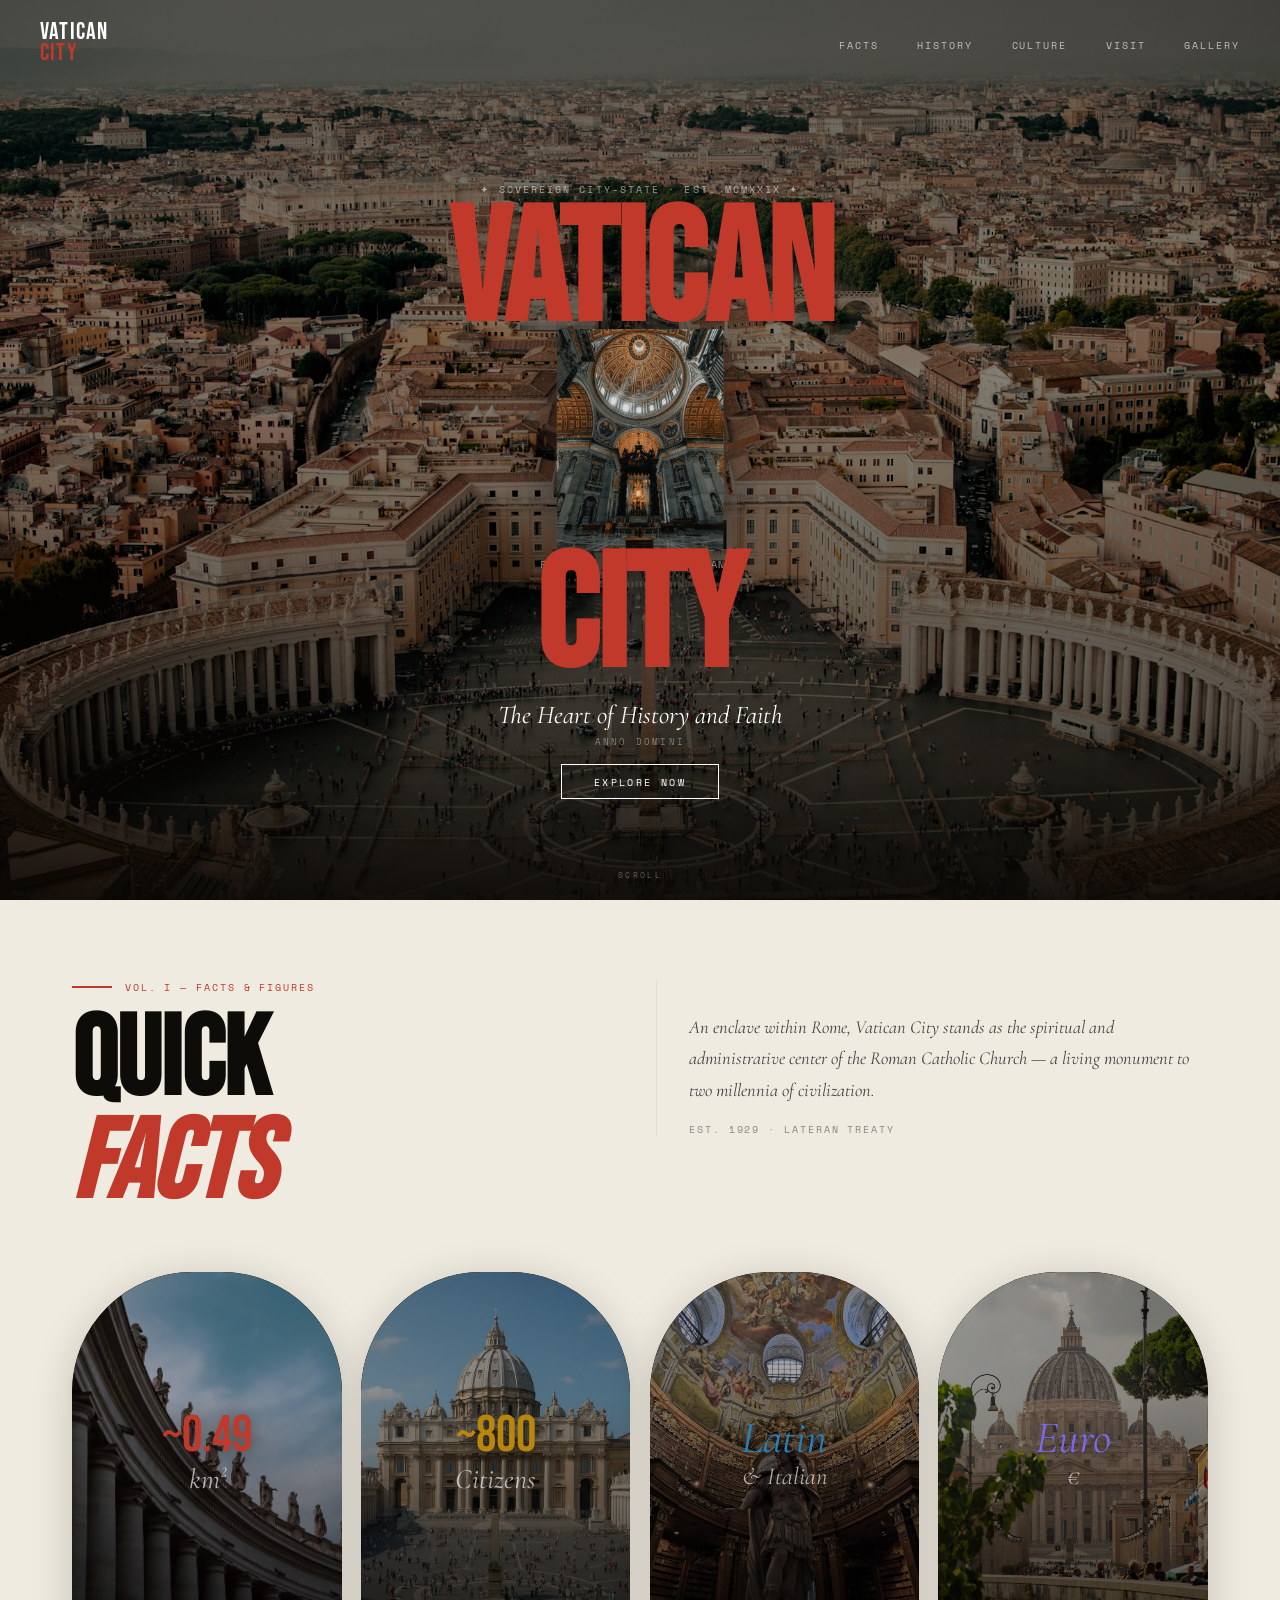
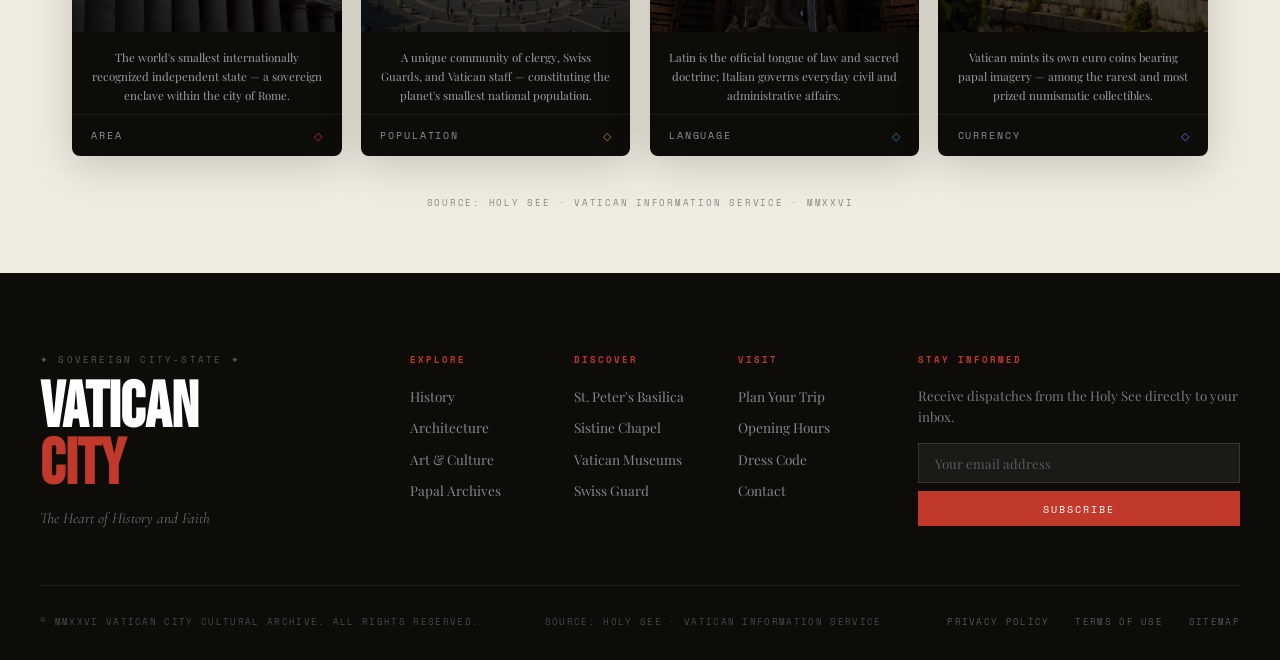
==== TUBES webdas/index.html @ 94af84a1 "Desain Awal WEBDAS" ====
<!DOCTYPE html>
<html lang="en">

<head>
  <meta charset="UTF-8" />
  <meta name="viewport" content="width=device-width, initial-scale=1.0" />
  <title>Vatican City — The Heart of History and Faith</title>
  <link rel="preconnect" href="https://fonts.googleapis.com" />
  <link rel="preconnect" href="https://fonts.gstatic.com" crossorigin />
  <link
    href="https://fonts.googleapis.com/css2?family=Bebas+Neue&family=Playfair+Display:ital,wght@0,400;0,700;1,400&family=Cormorant+Garamond:ital,wght@0,300;0,400;1,300;1,400&family=Space+Mono:wght@400;700&display=swap"
    rel="stylesheet" />
  <link rel="stylesheet" href="style.css" />
</head>

<body>

  <!-- ═══════════════════════════════════ NAVBAR ══════════════════════════════════ -->
  <nav class="navbar" id="navbar">
    <div class="navbar__inner">
      <a href="#" class="navbar__logo">
        <span class="navbar__logo-main">Vatican</span>
        <span class="navbar__logo-sub">City</span>
      </a>

      <ul class="navbar__links" id="navLinks">
        <li><a href="#facts">Facts</a></li>
        <li><a href="#history">History</a></li>
        <li><a href="#culture">Culture</a></li>
        <li><a href="#visit">Visit</a></li>
        <li><a href="#gallery">Gallery</a></li>
      </ul>

      <button class="navbar__hamburger" id="hamburger" aria-label="Toggle menu">
        <span></span>
        <span></span>
        <span></span>
      </button>
    </div>
  </nav>

  <!-- ═══════════════════════════════════ HERO ═══════════════════════════════════ -->
  <section class="hero">
    <div class="hero__bg">
      <!-- Aerial Vatican aerial photo via Unsplash -->
      <img src="assets/Hero_IMG.jpg" alt="Vatican City aerial view" class="hero__photo" />
      <div class="hero__overlay"></div>
    </div>

    <!-- centre inset image -->
    <div class="hero__inset">
      <img src="assets/Interior of Vatican dome.png" alt="St Peter's Basilica interior dome" />
      <span class="hero__inset-caption">Fig. 1 — Pantheon Vaticanum</span>
    </div>

    <div class="hero__content">
      <p class="hero__eyebrow">✦ Sovereign City-State · Est. MCMXXIX ✦</p>
      <h1 class="hero__title">
        <span class="hero__title-top">Vatican</span>
        <span class="hero__title-bottom">City</span>
      </h1>
      <p class="hero__subtitle">The Heart of History and Faith</p>
      <p class="hero__anno">Anno Domini</p>
      <a href="#facts" class="hero__cta">Explore Now</a>
    </div>

    <div class="hero__scroll-hint">SCROLL</div>
  </section>

  <!-- ═══════════════════════════════════ QUICK FACTS ═══════════════════════════ -->
  <section class="facts" id="facts">
    <div class="facts__inner">

      <div class="facts__header">
        <div class="facts__eyebrow-row">
          <span class="facts__line"></span>
          <span class="facts__eyebrow">Vol. I — Facts &amp; Figures</span>
        </div>
        <h2 class="facts__heading">
          Quick<br />
          <span class="facts__heading-red">Facts</span>
        </h2>
      </div>

      <div class="facts__blurb">
        <p class="facts__quote">
          An enclave within Rome, Vatican City stands as the spiritual and
          administrative center of the Roman Catholic Church — a living monument
          to two millennia of civilization.
        </p>
        <p class="facts__est">Est. 1929 · Lateran Treaty</p>
      </div>

    </div>

    <!-- Arch cards -->
    <div class="cards">

      <article class="card" style="--accent:#c0392b;">
        <div class="card__arch">
          <img src="assets/Placeholder_1.jpg" alt="Vatican interior" />
          <div class="card__img-overlay"></div>
          <div class="card__stat">~0.49<span class="card__unit">km²</span></div>
        </div>
        <div class="card__body">
          <p class="card__desc">
            The world's smallest internationally recognized independent state —
            a sovereign enclave within the city of Rome.
          </p>
        </div>
        <div class="card__foot">
          <span class="card__label">Area</span>
          <span class="card__diamond">◇</span>
        </div>
      </article>

      <article class="card" style="--accent:#b8860b;">
        <div class="card__arch">
          <img src="assets/Placeholder_2.jpg" alt="Vatican dome interior" />
          <div class="card__img-overlay"></div>
          <div class="card__stat">~800<span class="card__unit">Citizens</span></div>
        </div>
        <div class="card__body">
          <p class="card__desc">
            A unique community of clergy, Swiss Guards, and Vatican staff —
            constituting the planet's smallest national population.
          </p>
        </div>
        <div class="card__foot">
          <span class="card__label">Population</span>
          <span class="card__diamond">◇</span>
        </div>
      </article>

      <article class="card" style="--accent:#2980b9;">
        <div class="card__arch">
          <img src="assets/Placeholder_3.jpg" alt="Vatican sky" />
          <div class="card__img-overlay"></div>
          <div class="card__stat card__stat--script">Latin<span class="card__unit">&amp; Italian</span></div>
        </div>
        <div class="card__body">
          <p class="card__desc">
            Latin is the official tongue of law and sacred doctrine; Italian
            governs everyday civil and administrative affairs.
          </p>
        </div>
        <div class="card__foot">
          <span class="card__label">Language</span>
          <span class="card__diamond">◇</span>
        </div>
      </article>

      <article class="card" style="--accent:#7b68ee;">
        <div class="card__arch">
          <img src="assets/Placeholder_4.jpg" alt="Vatican art ceiling" />
          <div class="card__img-overlay"></div>
          <div class="card__stat card__stat--script card__stat--purple">Euro<span class="card__unit">€</span></div>
        </div>
        <div class="card__body">
          <p class="card__desc">
            Vatican mints its own euro coins bearing papal imagery — among the
            rarest and most prized numismatic collectibles.
          </p>
        </div>
        <div class="card__foot">
          <span class="card__label">Currency</span>
          <span class="card__diamond">◇</span>
        </div>
      </article>

    </div><!-- /cards -->

    <p class="facts__source">Source: Holy See · Vatican Information Service · MMXXVI</p>
  </section>

  <!-- ═══════════════════════════════════ FOOTER ═══════════════════════════════ -->
  <footer class="footer">

    <div class="footer__top">
      <div class="footer__brand">
        <p class="footer__brand-eyebrow">✦ Sovereign City-State ✦</p>
        <h3 class="footer__brand-name">Vatican<br /><span>City</span></h3>
        <p class="footer__brand-tagline">The Heart of History and Faith</p>
      </div>

      <nav class="footer__nav">
        <div class="footer__nav-col">
          <h4 class="footer__nav-title">Explore</h4>
          <ul>
            <li><a href="#">History</a></li>
            <li><a href="#">Architecture</a></li>
            <li><a href="#">Art &amp; Culture</a></li>
            <li><a href="#">Papal Archives</a></li>
          </ul>
        </div>
        <div class="footer__nav-col">
          <h4 class="footer__nav-title">Discover</h4>
          <ul>
            <li><a href="#">St. Peter's Basilica</a></li>
            <li><a href="#">Sistine Chapel</a></li>
            <li><a href="#">Vatican Museums</a></li>
            <li><a href="#">Swiss Guard</a></li>
          </ul>
        </div>
        <div class="footer__nav-col">
          <h4 class="footer__nav-title">Visit</h4>
          <ul>
            <li><a href="#">Plan Your Trip</a></li>
            <li><a href="#">Opening Hours</a></li>
            <li><a href="#">Dress Code</a></li>
            <li><a href="#">Contact</a></li>
          </ul>
        </div>
      </nav>

      <div class="footer__newsletter">
        <h4 class="footer__nav-title">Stay Informed</h4>
        <p>Receive dispatches from the Holy See directly to your inbox.</p>
        <div class="footer__form">
          <input type="email" placeholder="Your email address" />
          <button type="button">Subscribe</button>
        </div>
      </div>
    </div>

    <div class="footer__divider"></div>

    <div class="footer__bottom">
      <p class="footer__copy">© MMXXVI Vatican City Cultural Archive. All rights reserved.</p>
      <p class="footer__source">Source: Holy See · Vatican Information Service</p>
      <div class="footer__links">
        <a href="#">Privacy Policy</a>
        <a href="#">Terms of Use</a>
        <a href="#">Sitemap</a>
      </div>
    </div>

  </footer>

  <script src="script.js"></script>
</body>

</html>
---- TUBES webdas/style.css ----
/* ═══════════════════════════════════════════════════
   Vatican City — style.css
   ═══════════════════════════════════════════════════ */

/* ── Reset & Variables ─────────────────────────────── */
*, *::before, *::after { box-sizing: border-box; margin: 0; padding: 0; }

:root {
  --cream:   #f0ebe0;
  --cream-dk: #e5ddd0;
  --dark:    #0e0c09;
  --red:     #c0392b;
  --gold:    #b8860b;
  --white:   #ffffff;
  --gray:    #888880;
  --font-display: 'Bebas Neue', sans-serif;
  --font-serif:   'Playfair Display', serif;
  --font-script:  'Cormorant Garamond', serif;
  --font-mono:    'Space Mono', monospace;
}

html { scroll-behavior: smooth; }

body {
  background: var(--cream);
  color: var(--dark);
  font-family: var(--font-serif);
  overflow-x: hidden;
}

/* ═══════════════════════════════════ NAVBAR ══════════════════════════════════ */

.navbar {
  position: fixed;
  top: 0;
  left: 0;
  right: 0;
  z-index: 100;
  padding: 1.4rem 2rem;
  transition: background 0.4s ease, padding 0.4s ease, backdrop-filter 0.4s;
}

.navbar--scrolled {
  background: rgba(10, 8, 5, 0.85);
  backdrop-filter: blur(12px);
  -webkit-backdrop-filter: blur(12px);
  padding: 0.9rem 2rem;
  border-bottom: 1px solid rgba(255,255,255,0.06);
}

.navbar__inner {
  max-width: 1200px;
  margin: 0 auto;
  display: flex;
  align-items: center;
  justify-content: space-between;
}

/* Logo */
.navbar__logo {
  text-decoration: none;
  display: flex;
  flex-direction: column;
  line-height: 0.85;
}

.navbar__logo-main {
  font-family: var(--font-display);
  font-size: 1.5rem;
  letter-spacing: 0.05em;
  color: var(--white);
  text-transform: uppercase;
  transition: color 0.25s;
}

.navbar__logo-sub {
  font-family: var(--font-display);
  font-size: 1.5rem;
  letter-spacing: 0.05em;
  color: var(--red);
  text-transform: uppercase;
  transition: color 0.25s;
}

.navbar__logo:hover .navbar__logo-main { color: rgba(255,255,255,0.75); }

/* Links */
.navbar__links {
  list-style: none;
  display: flex;
  align-items: center;
  gap: 2.4rem;
}

.navbar__links a {
  font-family: var(--font-mono);
  font-size: 0.62rem;
  letter-spacing: 0.2em;
  text-transform: uppercase;
  color: rgba(255,255,255,0.65);
  text-decoration: none;
  position: relative;
  transition: color 0.25s;
}

.navbar__links a::after {
  content: '';
  position: absolute;
  bottom: -3px;
  left: 0;
  width: 0;
  height: 1px;
  background: var(--red);
  transition: width 0.3s ease;
}

.navbar__links a:hover { color: var(--white); }
.navbar__links a:hover::after { width: 100%; }

/* Hamburger */
.navbar__hamburger {
  display: none;
  flex-direction: column;
  gap: 5px;
  background: none;
  border: none;
  cursor: pointer;
  padding: 4px;
}

.navbar__hamburger span {
  display: block;
  width: 24px;
  height: 2px;
  background: var(--white);
  transition: transform 0.3s ease, opacity 0.3s ease;
}

.navbar__hamburger--open span:nth-child(1) {
  transform: translateY(7px) rotate(45deg);
}
.navbar__hamburger--open span:nth-child(2) {
  opacity: 0;
}
.navbar__hamburger--open span:nth-child(3) {
  transform: translateY(-7px) rotate(-45deg);
}

/* ── Mobile navbar ──────────────────────────── */
@media (max-width: 700px) {
  .navbar__hamburger {
    display: flex;
  }

  .navbar__links {
    display: none;
    position: fixed;
    top: 0;
    left: 0;
    right: 0;
    bottom: 0;
    background: rgba(10, 8, 5, 0.97);
    flex-direction: column;
    justify-content: center;
    align-items: center;
    gap: 2.5rem;
  }

  .navbar__links--open {
    display: flex;
  }

  .navbar__links a {
    font-size: 1rem;
    letter-spacing: 0.25em;
  }

  .navbar__hamburger {
    z-index: 101;
  }
}

/* ═══════════════════════════════════ HERO ═══════════════════════════════════ */


.hero {
  position: relative;
  height: 100svh;
  min-height: 700px;
  display: flex;
  flex-direction: column;
  align-items: center;
  justify-content: center;
  overflow: hidden;
  padding-top: 80px; /* offset for fixed navbar */
}

.hero__bg {
  position: absolute;
  inset: 0;
  z-index: 0;
}

.hero__photo {
  width: 100%;
  height: 100%;
  object-fit: cover;
  object-position: center top;
  filter: sepia(20%) brightness(0.55) contrast(1.1);
}

.hero__overlay {
  position: absolute;
  inset: 0;
  background: linear-gradient(
    to bottom,
    rgba(10,8,5,0.35) 0%,
    rgba(10,8,5,0.1) 40%,
    rgba(10,8,5,0.4) 80%,
    rgba(10,8,5,0.9) 100%
  );
}

/* Centre inset image */
.hero__inset {
  position: absolute;
  top: 50%;
  left: 50%;
  transform: translate(-50%, -50%);
  z-index: 2;
  display: flex;
  flex-direction: column;
  align-items: center;
  gap: 6px;
}

.hero__inset img {
  width: clamp(100px, 13vw, 200px);
  aspect-ratio: 3/4;
  object-fit: cover;
  border-radius: 4px;
  box-shadow: 0 0 60px rgba(0,0,0,0.6);
}

.hero__inset-caption {
  font-family: var(--font-mono);
  font-size: 0.6rem;
  letter-spacing: 0.15em;
  color: rgba(255,255,255,0.5);
  text-transform: uppercase;
}

/* Content */
.hero__content {
  position: relative;
  z-index: 3;
  display: flex;
  flex-direction: column;
  align-items: center;
  text-align: center;
  width: 100%;
  padding: 0 1rem;
}

.hero__eyebrow {
  font-family: var(--font-mono);
  font-size: clamp(0.45rem, 1vw, 0.65rem);
  letter-spacing: 0.2em;
  color: rgba(255,255,255,0.55);
  text-transform: uppercase;
  margin-bottom: 0.4rem;
}

.hero__title {
  display: flex;
  flex-direction: column;
  align-items: center;
  line-height: 0.88;
  color: var(--red);
  font-family: var(--font-display);
  text-transform: uppercase;
  pointer-events: none;
}

.hero__title-top {
  font-size: clamp(3.5rem, 13vw, 10rem);
  letter-spacing: -0.01em;
  position: relative;
  z-index: 5;
  animation: fadeDown 0.9s ease both;
}

.hero__title-bottom {
  font-size: clamp(3.5rem, 13vw, 10rem);
  letter-spacing: -0.01em;
  position: relative;
  z-index: 1;
  /* gap to leave room for inset image in between */
  margin-top: clamp(6rem, 16vw, 13rem);
  animation: fadeUp 0.9s 0.15s ease both;
}

.hero__subtitle {
  font-family: var(--font-script);
  font-style: italic;
  font-size: clamp(0.95rem, 2.2vw, 1.6rem);
  color: var(--white);
  margin-top: 0.6rem;
  animation: fadeIn 1s 0.4s ease both;
}

.hero__anno {
  font-family: var(--font-mono);
  font-size: 0.55rem;
  letter-spacing: 0.25em;
  color: rgba(255,255,255,0.4);
  text-transform: uppercase;
  margin-top: 0.3rem;
  animation: fadeIn 1s 0.55s ease both;
}

.hero__cta {
  display: inline-block;
  margin-top: 1rem;
  padding: 0.6rem 2rem;
  border: 1.5px solid var(--white);
  color: var(--white);
  font-family: var(--font-mono);
  font-size: 0.6rem;
  letter-spacing: 0.25em;
  text-transform: uppercase;
  text-decoration: none;
  transition: background 0.3s, color 0.3s;
  animation: fadeIn 1s 0.7s ease both;
}

.hero__cta:hover {
  background: var(--white);
  color: var(--dark);
}

.hero__scroll-hint {
  position: absolute;
  bottom: 1.2rem;
  left: 50%;
  transform: translateX(-50%);
  z-index: 4;
  font-family: var(--font-mono);
  font-size: 0.5rem;
  letter-spacing: 0.3em;
  color: rgba(255,255,255,0.35);
  text-transform: uppercase;
  animation: pulse 2s infinite;
}

/* ═══════════════════════════════════ QUICK FACTS ══════════════════════════════ */

.facts {
  background: var(--cream);
  padding: 5rem 0 3rem;
}

.facts__inner {
  max-width: 1200px;
  margin: 0 auto;
  padding: 0 2rem;
  display: grid;
  grid-template-columns: 1fr 1fr;
  gap: 2rem;
  align-items: start;
  margin-bottom: 3.5rem;
}

.facts__eyebrow-row {
  display: flex;
  align-items: center;
  gap: 0.8rem;
  margin-bottom: 1rem;
}

.facts__line {
  display: block;
  width: 2.5rem;
  height: 2px;
  background: var(--red);
}

.facts__eyebrow {
  font-family: var(--font-mono);
  font-size: 0.6rem;
  letter-spacing: 0.2em;
  text-transform: uppercase;
  color: var(--red);
}

.facts__heading {
  font-family: var(--font-display);
  font-size: clamp(4rem, 9vw, 7rem);
  line-height: 0.92;
  text-transform: uppercase;
  color: var(--dark);
  letter-spacing: -0.01em;
}

.facts__heading-red {
  color: var(--red);
  font-family: var(--font-display);
  font-style: italic;
}

.facts__blurb {
  padding-top: 2rem;
  border-left: 1px solid var(--cream-dk);
  padding-left: 2rem;
}

.facts__quote {
  font-family: var(--font-script);
  font-style: italic;
  font-size: clamp(0.95rem, 1.6vw, 1.15rem);
  line-height: 1.7;
  color: #444;
  margin-bottom: 1rem;
}

.facts__est {
  font-family: var(--font-mono);
  font-size: 0.6rem;
  letter-spacing: 0.2em;
  text-transform: uppercase;
  color: var(--gray);
}

/* ── Arch Cards ──────────────────────────────────────── */

.cards {
  display: grid;
  grid-template-columns: repeat(4, 1fr);
  gap: 1.2rem;
  max-width: 1200px;
  margin: 0 auto;
  padding: 0 2rem;
}

.card {
  display: flex;
  flex-direction: column;
  background: var(--dark);
  border-radius: 120px 120px 8px 8px;
  overflow: hidden;
  cursor: pointer;
  transition: transform 0.35s ease, box-shadow 0.35s ease;
  box-shadow: 0 8px 40px rgba(0,0,0,0.18);
}

.card:hover {
  transform: translateY(-6px);
  box-shadow: 0 20px 60px rgba(0,0,0,0.28);
}

.card__arch {
  position: relative;
  aspect-ratio: 3/4;
  overflow: hidden;
  border-radius: 120px 120px 0 0;
}

.card__arch img {
  width: 100%;
  height: 100%;
  object-fit: cover;
  filter: brightness(0.65) saturate(0.9);
  transition: filter 0.4s, transform 0.4s;
}

.card:hover .card__arch img {
  filter: brightness(0.75) saturate(1.1);
  transform: scale(1.04);
}

.card__img-overlay {
  position: absolute;
  inset: 0;
  background: linear-gradient(
    to bottom,
    transparent 35%,
    rgba(0,0,0,0.6) 100%
  );
}

.card__stat {
  position: absolute;
  top: 50%;
  left: 50%;
  transform: translate(-50%, -50%);
  font-family: var(--font-display);
  font-size: clamp(2.2rem, 4vw, 3.2rem);
  color: var(--accent, #c0392b);
  text-align: center;
  line-height: 1.1;
  text-shadow: 0 2px 20px rgba(0,0,0,0.5);
  pointer-events: none;
}

.card__stat--script {
  font-family: var(--font-script);
  font-style: italic;
  font-size: clamp(2rem, 3.5vw, 3rem);
}

.card__stat--purple { color: #7b68ee; }

.card__unit {
  display: block;
  font-family: var(--font-script);
  font-style: italic;
  font-size: 0.55em;
  color: rgba(255,255,255,0.65);
}

.card__body {
  padding: 1rem 1.2rem 0.6rem;
  flex: 1;
}

.card__desc {
  font-family: var(--font-serif);
  font-size: 0.72rem;
  line-height: 1.65;
  color: rgba(255,255,255,0.6);
  text-align: center;
}

.card__foot {
  display: flex;
  align-items: center;
  justify-content: space-between;
  padding: 0.8rem 1.2rem;
  border-top: 1px solid rgba(255,255,255,0.06);
}

.card__label {
  font-family: var(--font-mono);
  font-size: 0.6rem;
  letter-spacing: 0.2em;
  text-transform: uppercase;
  color: rgba(255,255,255,0.55);
}

.card__diamond {
  color: var(--accent, #c0392b);
  font-size: 0.7rem;
}

/* source line */
.facts__source {
  text-align: center;
  margin-top: 2.5rem;
  font-family: var(--font-mono);
  font-size: 0.55rem;
  letter-spacing: 0.2em;
  text-transform: uppercase;
  color: var(--gray);
  opacity: 0.6;
  padding-bottom: 1rem;
}

/* ═══════════════════════════════════ FOOTER ═══════════════════════════════════ */

.footer {
  background: var(--dark);
  color: rgba(255,255,255,0.7);
  padding: 5rem 2rem 2rem;
  font-family: var(--font-serif);
}

.footer__top {
  max-width: 1200px;
  margin: 0 auto;
  display: grid;
  grid-template-columns: 1.4fr 2fr 1.4fr;
  gap: 3rem;
  align-items: start;
  padding-bottom: 3.5rem;
}

/* Brand column */
.footer__brand-eyebrow {
  font-family: var(--font-mono);
  font-size: 0.55rem;
  letter-spacing: 0.25em;
  color: rgba(255,255,255,0.3);
  margin-bottom: 0.8rem;
  text-transform: uppercase;
}

.footer__brand-name {
  font-family: var(--font-display);
  font-size: clamp(2.8rem, 5vw, 4.5rem);
  line-height: 0.9;
  color: var(--white);
  text-transform: uppercase;
  margin-bottom: 0.8rem;
}

.footer__brand-name span {
  color: var(--red);
}

.footer__brand-tagline {
  font-family: var(--font-script);
  font-style: italic;
  font-size: 0.95rem;
  color: rgba(255,255,255,0.4);
  line-height: 1.5;
}

/* Nav columns */
.footer__nav {
  display: grid;
  grid-template-columns: repeat(3, 1fr);
  gap: 2rem;
}

.footer__nav-title {
  font-family: var(--font-mono);
  font-size: 0.58rem;
  letter-spacing: 0.22em;
  text-transform: uppercase;
  color: var(--red);
  margin-bottom: 1.2rem;
}

.footer__nav ul {
  list-style: none;
  display: flex;
  flex-direction: column;
  gap: 0.65rem;
}

.footer__nav a {
  color: rgba(255,255,255,0.5);
  text-decoration: none;
  font-size: 0.85rem;
  font-family: var(--font-serif);
  transition: color 0.25s;
}

.footer__nav a:hover { color: var(--white); }

/* Newsletter */
.footer__newsletter p {
  font-size: 0.83rem;
  line-height: 1.6;
  color: rgba(255,255,255,0.45);
  margin-bottom: 1rem;
}

.footer__form {
  display: flex;
  flex-direction: column;
  gap: 0.5rem;
}

.footer__form input {
  background: rgba(255,255,255,0.06);
  border: 1px solid rgba(255,255,255,0.12);
  color: var(--white);
  padding: 0.65rem 1rem;
  font-family: var(--font-serif);
  font-size: 0.82rem;
  outline: none;
  transition: border-color 0.25s;
}

.footer__form input::placeholder { color: rgba(255,255,255,0.28); }
.footer__form input:focus { border-color: rgba(255,255,255,0.4); }

.footer__form button {
  background: var(--red);
  border: none;
  color: var(--white);
  padding: 0.65rem 1rem;
  font-family: var(--font-mono);
  font-size: 0.6rem;
  letter-spacing: 0.2em;
  text-transform: uppercase;
  cursor: pointer;
  transition: background 0.25s;
}

.footer__form button:hover { background: #a93226; }

/* Divider */
.footer__divider {
  max-width: 1200px;
  margin: 0 auto 1.8rem;
  height: 1px;
  background: rgba(255,255,255,0.08);
}

/* Bottom bar */
.footer__bottom {
  max-width: 1200px;
  margin: 0 auto;
  display: flex;
  align-items: center;
  justify-content: space-between;
  flex-wrap: wrap;
  gap: 0.8rem;
}

.footer__copy,
.footer__source {
  font-family: var(--font-mono);
  font-size: 0.55rem;
  letter-spacing: 0.15em;
  text-transform: uppercase;
  color: rgba(255,255,255,0.25);
}

.footer__links {
  display: flex;
  gap: 1.6rem;
}

.footer__links a {
  font-family: var(--font-mono);
  font-size: 0.55rem;
  letter-spacing: 0.15em;
  text-transform: uppercase;
  color: rgba(255,255,255,0.3);
  text-decoration: none;
  transition: color 0.25s;
}

.footer__links a:hover { color: rgba(255,255,255,0.7); }

/* ═══════════════════════════════════ ANIMATIONS ════════════════════════════ */

@keyframes fadeDown {
  from { opacity: 0; transform: translateY(-20px); }
  to   { opacity: 1; transform: translateY(0); }
}

@keyframes fadeUp {
  from { opacity: 0; transform: translateY(20px); }
  to   { opacity: 1; transform: translateY(0); }
}

@keyframes fadeIn {
  from { opacity: 0; }
  to   { opacity: 1; }
}

@keyframes pulse {
  0%, 100% { opacity: 0.35; }
  50%       { opacity: 0.7; }
}

/* ═══════════════════════════════════ RESPONSIVE ════════════════════════════ */

/* Mobile first — base styles above are already mobile friendly.
   The grid changes kick in at wider viewports. */

@media (max-width: 900px) {
  .cards {
    grid-template-columns: repeat(2, 1fr);
  }

  .facts__inner {
    grid-template-columns: 1fr;
  }

  .facts__blurb {
    border-left: none;
    border-top: 1px solid var(--cream-dk);
    padding-left: 0;
    padding-top: 1.5rem;
  }

  .footer__top {
    grid-template-columns: 1fr 1fr;
    gap: 2rem;
  }

  .footer__brand {
    grid-column: 1 / -1;
  }

  .footer__newsletter {
    grid-column: 1 / -1;
  }
}

@media (max-width: 600px) {
  .cards {
    grid-template-columns: 1fr;
    padding: 0 1.2rem;
  }

  .hero__inset img {
    width: 38vw;
  }

  .footer__top {
    grid-template-columns: 1fr;
  }

  .footer__nav {
    grid-template-columns: 1fr 1fr;
  }

  .footer__bottom {
    flex-direction: column;
    text-align: center;
    align-items: center;
  }
}
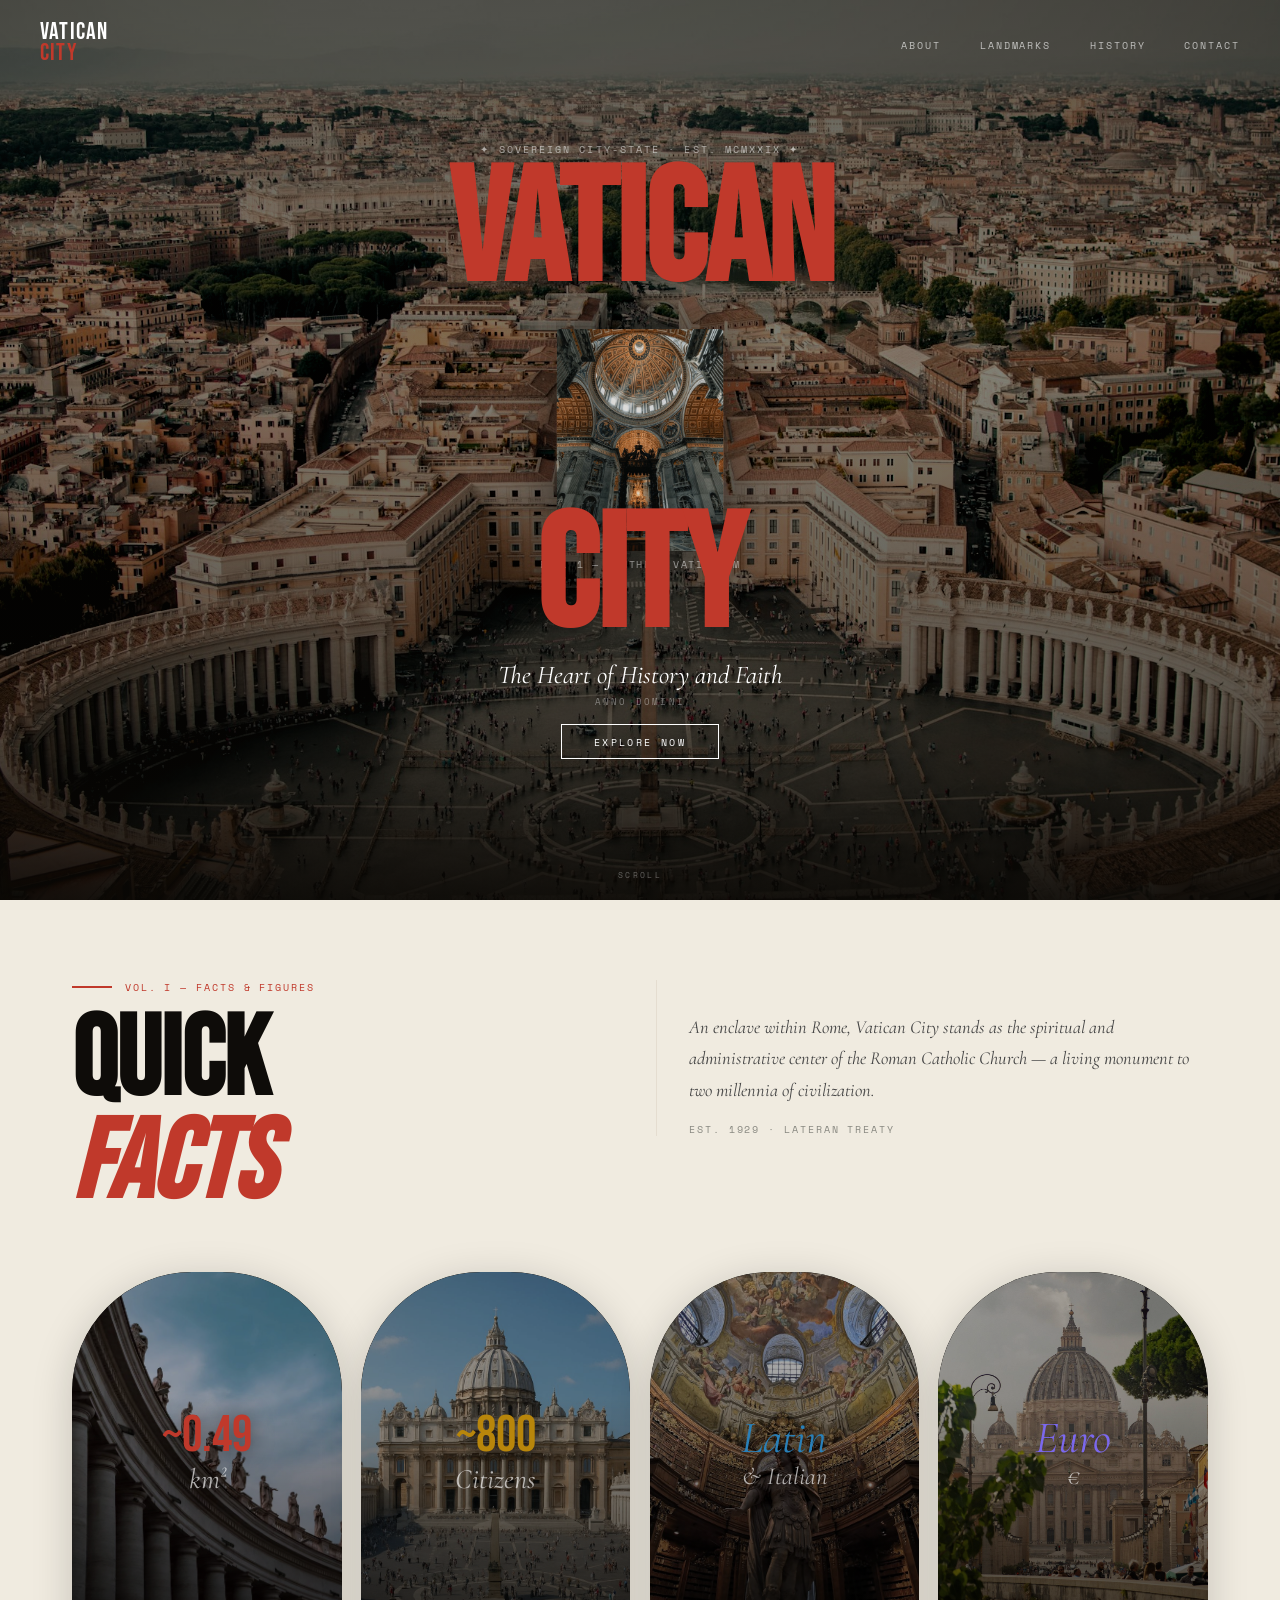
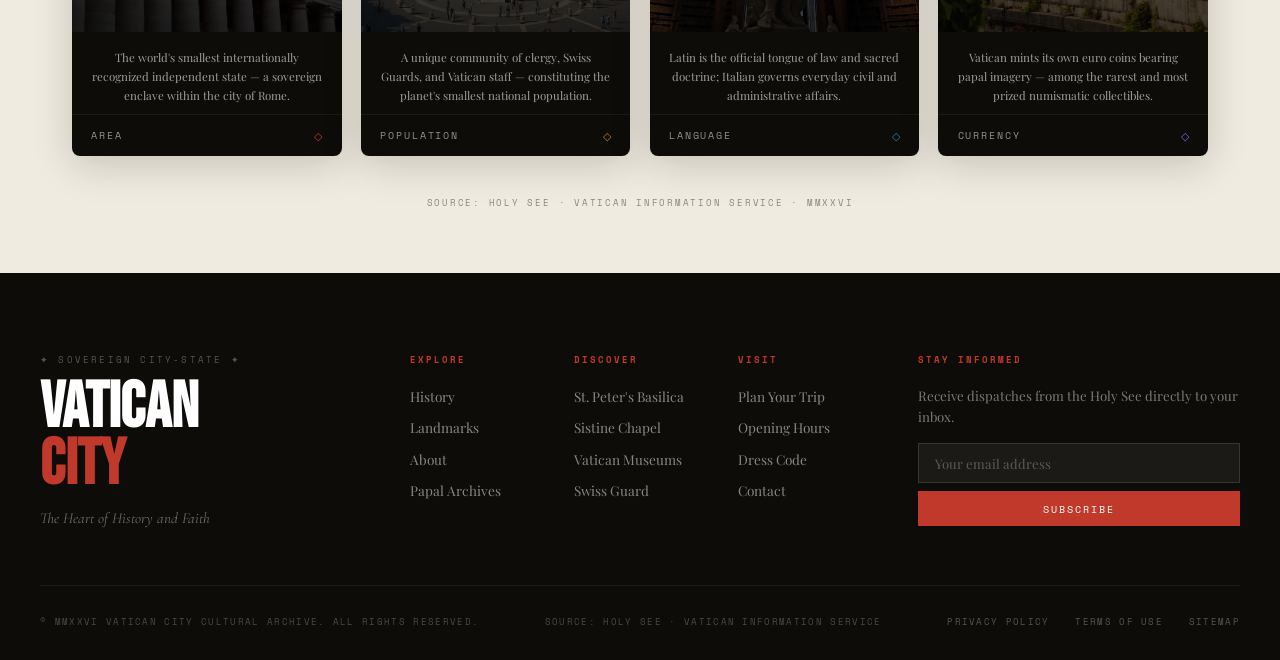
==== commit 91aad861: "update navbar + bug fixing" ====
--- a/TUBES webdas/index.html
+++ b/TUBES webdas/index.html
@@ -24,11 +24,10 @@
       </a>
 
       <ul class="navbar__links" id="navLinks">
-        <li><a href="#facts">Facts</a></li>
-        <li><a href="#history">History</a></li>
-        <li><a href="#culture">Culture</a></li>
-        <li><a href="#visit">Visit</a></li>
-        <li><a href="#gallery">Gallery</a></li>
+        <li><a href="about.html">About</a></li>
+        <li><a href="landmarks.html">Landmarks</a></li>
+        <li><a href="history.html">History</a></li>
+        <li><a href="contact.html">Contact</a></li>
       </ul>
 
       <button class="navbar__hamburger" id="hamburger" aria-label="Toggle menu">
@@ -187,9 +186,9 @@
         <div class="footer__nav-col">
           <h4 class="footer__nav-title">Explore</h4>
           <ul>
-            <li><a href="#">History</a></li>
-            <li><a href="#">Architecture</a></li>
-            <li><a href="#">Art &amp; Culture</a></li>
+            <li><a href="history.html">History</a></li>
+            <li><a href="landmarks.html">Landmarks</a></li>
+            <li><a href="about.html">About</a></li>
             <li><a href="#">Papal Archives</a></li>
           </ul>
         </div>
@@ -208,7 +207,7 @@
             <li><a href="#">Plan Your Trip</a></li>
             <li><a href="#">Opening Hours</a></li>
             <li><a href="#">Dress Code</a></li>
-            <li><a href="#">Contact</a></li>
+            <li><a href="contact.html">Contact</a></li>
           </ul>
         </div>
       </nav>
--- a/TUBES webdas/style.css
+++ b/TUBES webdas/style.css
@@ -146,37 +146,96 @@
   transform: translateY(-7px) rotate(-45deg);
 }
 
+/* ── Mobile overlay nav (body-level, bypasses backdrop-filter stacking context) */
+#mobileNav {
+  display: none;
+  position: fixed;
+  inset: 0;
+  z-index: 9999;
+  background: rgba(10, 8, 5, 0.97);
+  flex-direction: column;
+  justify-content: center;
+  align-items: center;
+  gap: 2.5rem;
+  margin: 0;
+  padding: 0;
+}
+
+#mobileNav.mobile-nav--open {
+  display: flex;
+}
+
+#mobileNav ul {
+  list-style: none;
+  display: flex;
+  flex-direction: column;
+  align-items: center;
+  gap: 2.5rem;
+  padding: 0;
+  margin: 0;
+}
+
+#mobileNav li { list-style: none; }
+
+#mobileNav a {
+  font-family: var(--font-mono);
+  font-size: 1rem;
+  letter-spacing: 0.25em;
+  text-transform: uppercase;
+  color: rgba(255,255,255,0.75);
+  text-decoration: none;
+  transition: color 0.25s;
+}
+
+#mobileNav a:hover { color: var(--white); }
+
+/* Close button inside the overlay — lives in same stacking context as overlay */
+.mobile-nav__close {
+  position: absolute;
+  top: 1.4rem;
+  right: 1.6rem;
+  width: 40px;
+  height: 40px;
+  background: none;
+  border: none;
+  cursor: pointer;
+  display: flex;
+  flex-direction: column;
+  justify-content: center;
+  align-items: center;
+  gap: 0;
+  padding: 4px;
+}
+
+.mobile-nav__close span {
+  display: block;
+  width: 24px;
+  height: 2px;
+  background: var(--white);
+  position: absolute;
+}
+
+.mobile-nav__close span:nth-child(1) {
+  transform: rotate(45deg);
+}
+
+.mobile-nav__close span:nth-child(2) {
+  transform: rotate(-45deg);
+}
+
+.mobile-nav__close:hover span {
+  background: var(--red);
+}
+
 /* ── Mobile navbar ──────────────────────────── */
 @media (max-width: 700px) {
   .navbar__hamburger {
     display: flex;
   }
 
+  /* Hide the original <ul> on mobile — overlay handles it */
   .navbar__links {
-    display: none;
-    position: fixed;
-    top: 0;
-    left: 0;
-    right: 0;
-    bottom: 0;
-    background: rgba(10, 8, 5, 0.97);
-    flex-direction: column;
-    justify-content: center;
-    align-items: center;
-    gap: 2.5rem;
-  }
-
-  .navbar__links--open {
-    display: flex;
-  }
-
-  .navbar__links a {
-    font-size: 1rem;
-    letter-spacing: 0.25em;
-  }
-
-  .navbar__hamburger {
-    z-index: 101;
+    display: none !important;
   }
 }
 
@@ -193,6 +252,7 @@
   justify-content: center;
   overflow: hidden;
   padding-top: 80px; /* offset for fixed navbar */
+  padding-bottom: 5rem; /* breathing room so CTA doesn't crowd Quick Facts */
 }
 
 .hero__bg {
@@ -799,8 +859,19 @@
     padding: 0 1.2rem;
   }
 
+  .hero {
+    min-height: 100svh;
+    padding-top: 70px;
+    padding-bottom: 3.5rem;
+    justify-content: flex-end;
+  }
+
   .hero__inset img {
     width: 38vw;
+  }
+
+  .hero__title-bottom {
+    margin-top: clamp(4.5rem, 12vw, 9rem);
   }
 
   .footer__top {
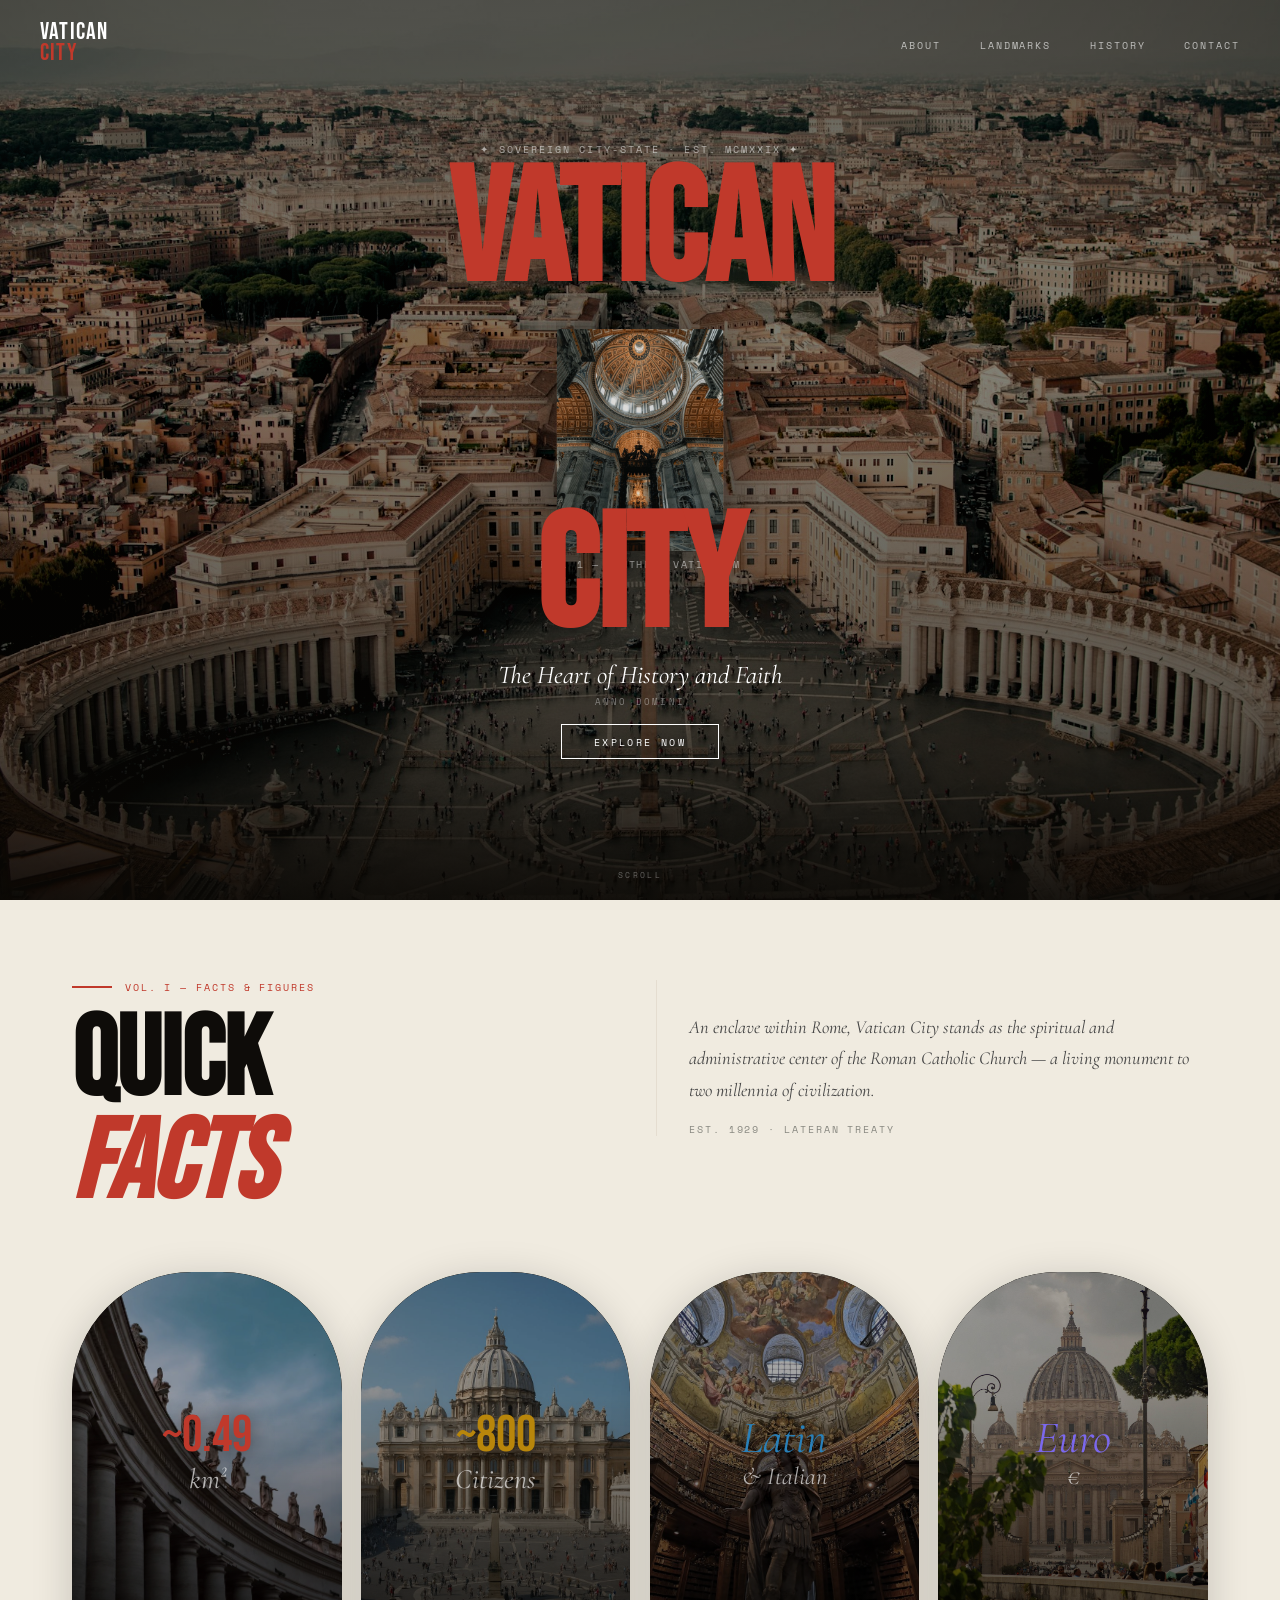
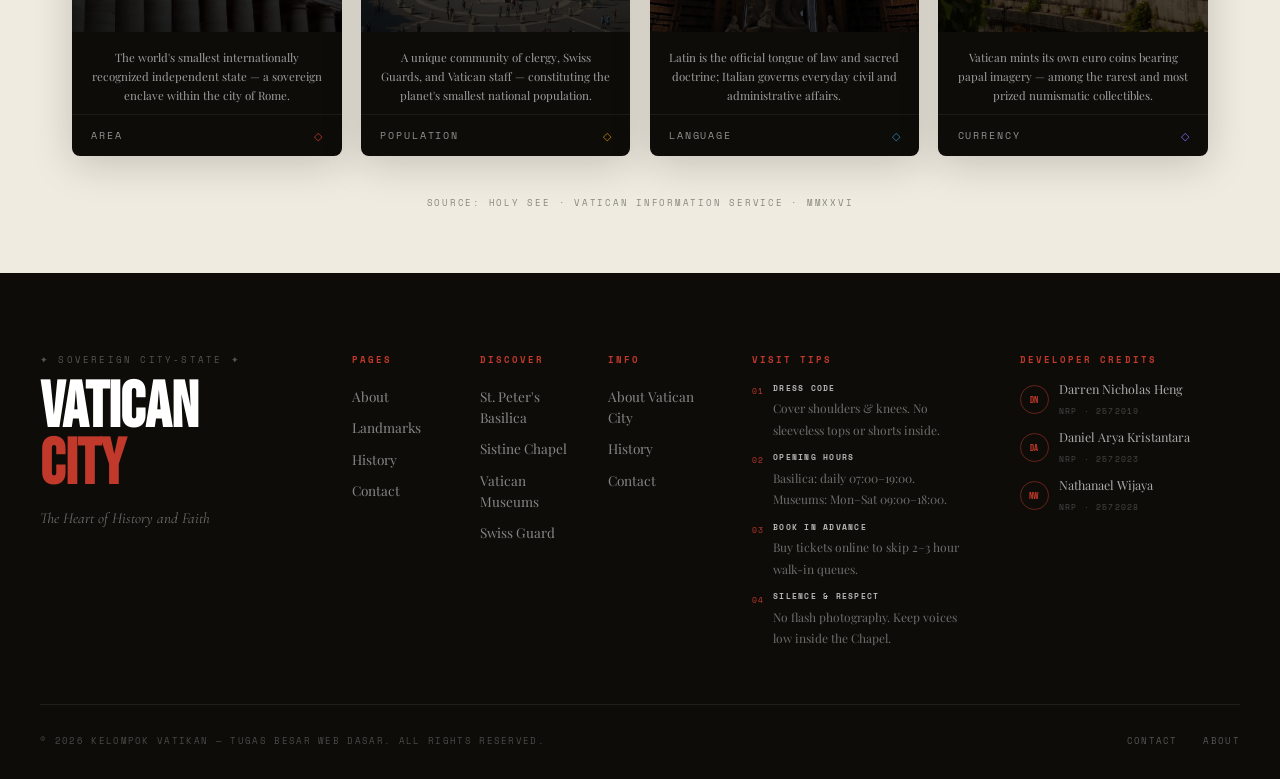
==== commit d5fd6712: "footer updated" ====
--- a/TUBES webdas/index.html
+++ b/TUBES webdas/index.html
@@ -173,67 +173,122 @@
   </section>
 
   <!-- ═══════════════════════════════════ FOOTER ═══════════════════════════════ -->
+
+  <!-- ═══════════════════════════════════ FOOTER ═══════════════════════════════ -->
   <footer class="footer">
-
     <div class="footer__top">
+
+      <!-- Brand -->
       <div class="footer__brand">
         <p class="footer__brand-eyebrow">✦ Sovereign City-State ✦</p>
         <h3 class="footer__brand-name">Vatican<br /><span>City</span></h3>
         <p class="footer__brand-tagline">The Heart of History and Faith</p>
       </div>
 
+      <!-- Nav -->
       <nav class="footer__nav">
         <div class="footer__nav-col">
-          <h4 class="footer__nav-title">Explore</h4>
+          <h4 class="footer__nav-title">Pages</h4>
           <ul>
+            <li><a href="about.html">About</a></li>
+            <li><a href="landmarks.html">Landmarks</a></li>
             <li><a href="history.html">History</a></li>
-            <li><a href="landmarks.html">Landmarks</a></li>
-            <li><a href="about.html">About</a></li>
-            <li><a href="#">Papal Archives</a></li>
+            <li><a href="contact.html">Contact</a></li>
           </ul>
         </div>
         <div class="footer__nav-col">
           <h4 class="footer__nav-title">Discover</h4>
           <ul>
-            <li><a href="#">St. Peter's Basilica</a></li>
-            <li><a href="#">Sistine Chapel</a></li>
-            <li><a href="#">Vatican Museums</a></li>
-            <li><a href="#">Swiss Guard</a></li>
+            <li><a href="landmarks.html">St. Peter's Basilica</a></li>
+            <li><a href="landmarks.html">Sistine Chapel</a></li>
+            <li><a href="landmarks.html">Vatican Museums</a></li>
+            <li><a href="landmarks.html">Swiss Guard</a></li>
           </ul>
         </div>
         <div class="footer__nav-col">
-          <h4 class="footer__nav-title">Visit</h4>
+          <h4 class="footer__nav-title">Info</h4>
           <ul>
-            <li><a href="#">Plan Your Trip</a></li>
-            <li><a href="#">Opening Hours</a></li>
-            <li><a href="#">Dress Code</a></li>
+            <li><a href="about.html">About Vatican City</a></li>
+            <li><a href="history.html">History</a></li>
             <li><a href="contact.html">Contact</a></li>
           </ul>
         </div>
       </nav>
 
-      <div class="footer__newsletter">
-        <h4 class="footer__nav-title">Stay Informed</h4>
-        <p>Receive dispatches from the Holy See directly to your inbox.</p>
-        <div class="footer__form">
-          <input type="email" placeholder="Your email address" />
-          <button type="button">Subscribe</button>
-        </div>
-      </div>
+      <!-- Visitor Tips -->
+      <div>
+        <h4 class="footer__tips-title">Visit Tips</h4>
+        <ul class="footer__tips-list">
+          <li class="footer__tip">
+            <span class="footer__tip-num">01</span>
+            <div class="footer__tip-body">
+              <strong>Dress Code</strong>
+              <span>Cover shoulders &amp; knees. No sleeveless tops or shorts inside.</span>
+            </div>
+          </li>
+          <li class="footer__tip">
+            <span class="footer__tip-num">02</span>
+            <div class="footer__tip-body">
+              <strong>Opening Hours</strong>
+              <span>Basilica: daily 07:00–19:00. Museums: Mon–Sat 09:00–18:00.</span>
+            </div>
+          </li>
+          <li class="footer__tip">
+            <span class="footer__tip-num">03</span>
+            <div class="footer__tip-body">
+              <strong>Book in Advance</strong>
+              <span>Buy tickets online to skip 2–3 hour walk-in queues.</span>
+            </div>
+          </li>
+          <li class="footer__tip">
+            <span class="footer__tip-num">04</span>
+            <div class="footer__tip-body">
+              <strong>Silence &amp; Respect</strong>
+              <span>No flash photography. Keep voices low inside the Chapel.</span>
+            </div>
+          </li>
+        </ul>
+      </div>
+
+      <!-- Credits -->
+      <div>
+        <h4 class="footer__credits-title">Developer Credits</h4>
+        <div class="footer__team">
+          <div class="footer__member">
+            <div class="footer__member-avatar">DN</div>
+            <div>
+              <span class="footer__member-name">Darren Nicholas Heng</span>
+              <span class="footer__member-id">NRP · 2572019</span>
+            </div>
+          </div>
+          <div class="footer__member">
+            <div class="footer__member-avatar">DA</div>
+            <div>
+              <span class="footer__member-name">Daniel Arya Kristantara</span>
+              <span class="footer__member-id">NRP · 2572023</span>
+            </div>
+          </div>
+          <div class="footer__member">
+            <div class="footer__member-avatar">NW</div>
+            <div>
+              <span class="footer__member-name">Nathanael Wijaya</span>
+              <span class="footer__member-id">NRP · 2572028</span>
+            </div>
+          </div>
+        </div>
+      </div>
+
     </div>
 
     <div class="footer__divider"></div>
 
     <div class="footer__bottom">
-      <p class="footer__copy">© MMXXVI Vatican City Cultural Archive. All rights reserved.</p>
-      <p class="footer__source">Source: Holy See · Vatican Information Service</p>
+      <p class="footer__copy">© 2026 Kelompok Vatikan — Tugas Besar Web Dasar. All rights reserved.</p>
       <div class="footer__links">
-        <a href="#">Privacy Policy</a>
-        <a href="#">Terms of Use</a>
-        <a href="#">Sitemap</a>
-      </div>
-    </div>
-
+        <a href="contact.html">Contact</a>
+        <a href="about.html">About</a>
+      </div>
+    </div>
   </footer>
 
   <script src="script.js"></script>
--- a/TUBES webdas/style.css
+++ b/TUBES webdas/style.css
@@ -638,7 +638,7 @@
   max-width: 1200px;
   margin: 0 auto;
   display: grid;
-  grid-template-columns: 1.4fr 2fr 1.4fr;
+  grid-template-columns: 1.2fr 1.6fr 1fr 1fr;
   gap: 3rem;
   align-items: start;
   padding-bottom: 3.5rem;
@@ -888,3 +888,115 @@
     align-items: center;
   }
 }
+
+
+/* ── Footer extras: visitor tips & credits (compact, dark-bg) ── */
+.footer__extras {
+  display: contents; /* slots into the footer__top grid naturally */
+}
+
+.footer__tips-title,
+.footer__credits-title {
+  font-family: var(--font-mono);
+  font-size: 0.58rem;
+  letter-spacing: 0.22em;
+  text-transform: uppercase;
+  color: var(--red);
+  margin-bottom: 1rem;
+}
+
+.footer__tips-list {
+  list-style: none;
+  display: flex;
+  flex-direction: column;
+  gap: 0.75rem;
+}
+
+.footer__tip {
+  display: flex;
+  gap: 0.6rem;
+  align-items: flex-start;
+}
+
+.footer__tip-num {
+  flex-shrink: 0;
+  font-family: var(--font-mono);
+  font-size: 0.5rem;
+  color: var(--red);
+  letter-spacing: 0.1em;
+  margin-top: 0.2rem;
+}
+
+.footer__tip-body strong {
+  display: block;
+  font-family: var(--font-mono);
+  font-size: 0.52rem;
+  letter-spacing: 0.15em;
+  text-transform: uppercase;
+  color: rgba(255,255,255,0.7);
+  margin-bottom: 0.15rem;
+}
+
+.footer__tip-body span {
+  font-family: var(--font-serif);
+  font-size: 0.75rem;
+  line-height: 1.55;
+  color: rgba(255,255,255,0.4);
+}
+
+.footer__team {
+  display: flex;
+  flex-direction: column;
+  gap: 0.75rem;
+}
+
+.footer__member {
+  display: flex;
+  align-items: center;
+  gap: 0.65rem;
+}
+
+.footer__member-avatar {
+  flex-shrink: 0;
+  width: 1.8rem;
+  height: 1.8rem;
+  border: 1px solid rgba(192,57,43,0.5);
+  border-radius: 50%;
+  display: flex;
+  align-items: center;
+  justify-content: center;
+  font-family: var(--font-display);
+  font-size: 0.6rem;
+  color: var(--red);
+}
+
+.footer__member-name {
+  font-family: var(--font-serif);
+  font-size: 0.78rem;
+  color: rgba(255,255,255,0.65);
+  display: block;
+  line-height: 1.2;
+}
+
+.footer__member-id {
+  font-family: var(--font-mono);
+  font-size: 0.48rem;
+  letter-spacing: 0.15em;
+  color: rgba(255,255,255,0.25);
+  text-transform: uppercase;
+}
+
+/* Responsive: collapse to 2-col then 1-col */
+@media (max-width: 1100px) {
+  .footer__top {
+    grid-template-columns: 1fr 1fr;
+  }
+  .footer__brand { grid-column: 1 / -1; }
+  .footer__newsletter { grid-column: 1 / -1; }
+}
+
+@media (max-width: 600px) {
+  .footer__top {
+    grid-template-columns: 1fr;
+  }
+}
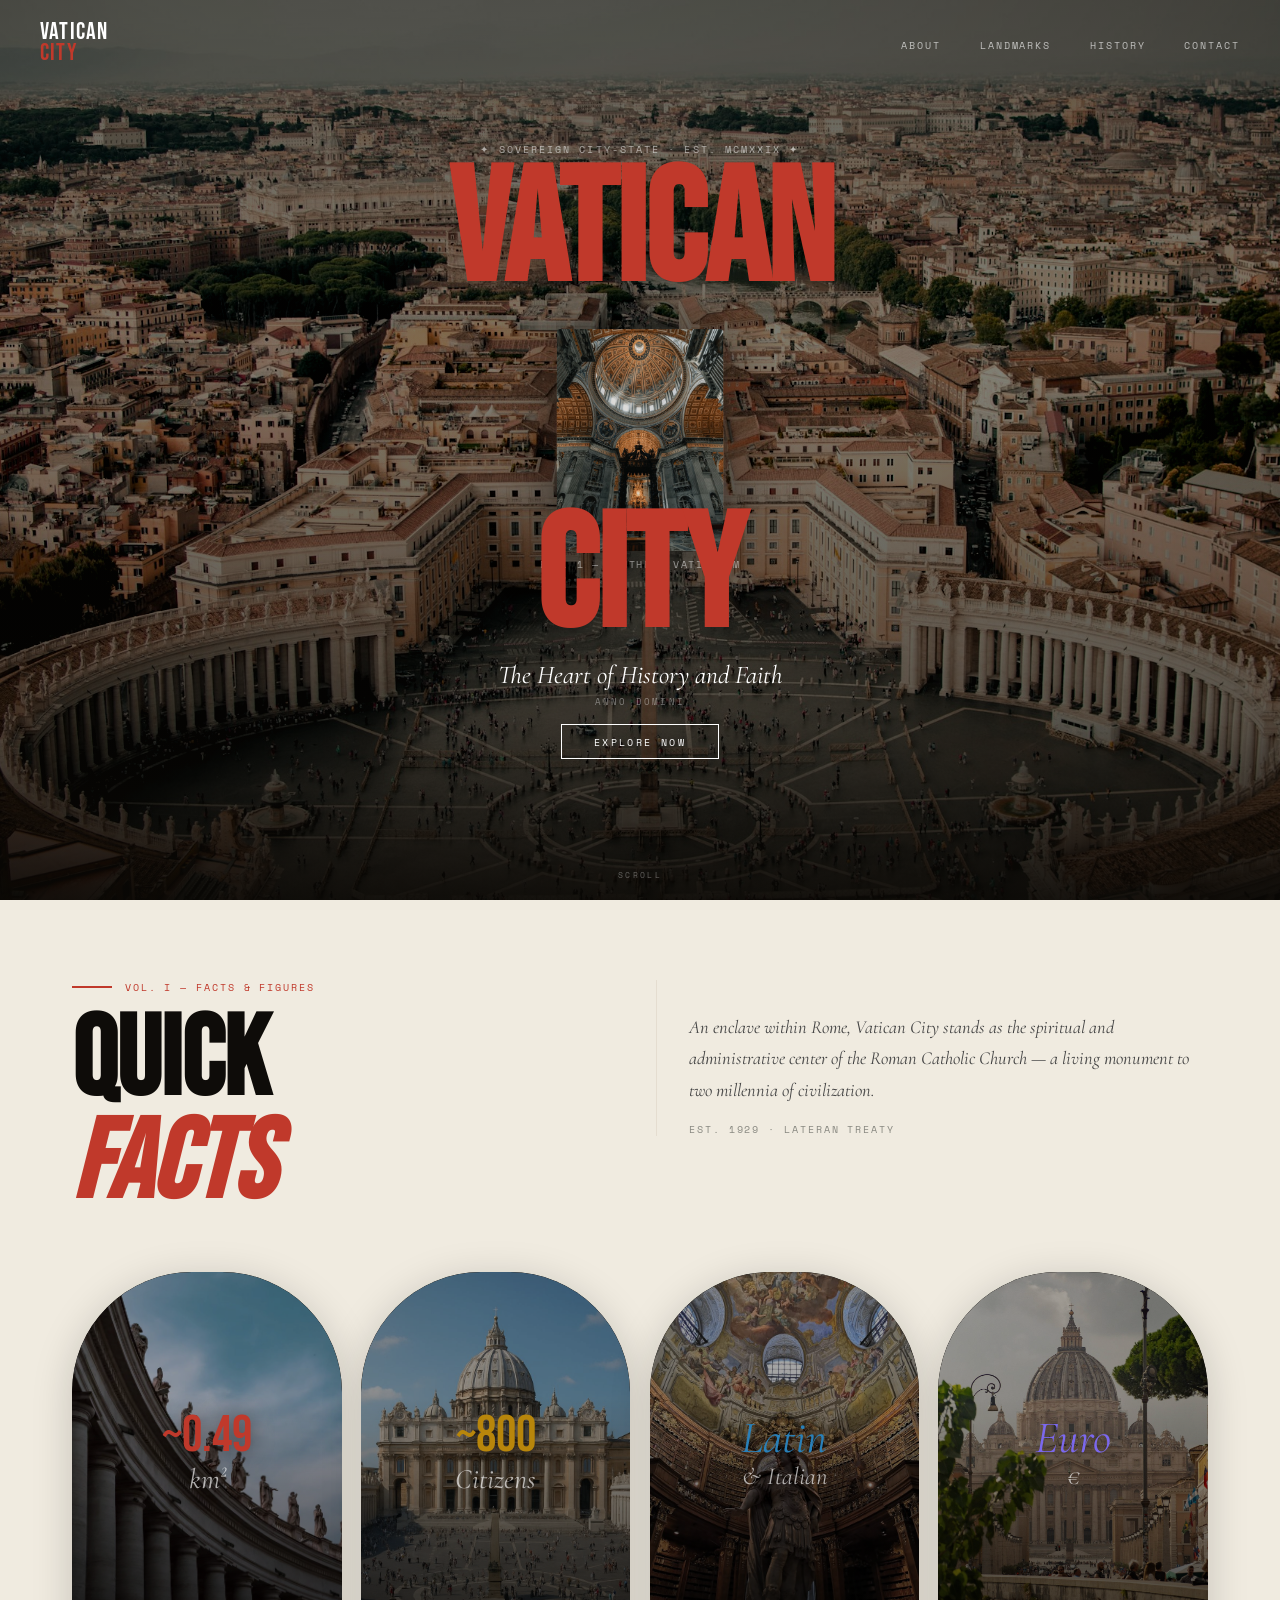
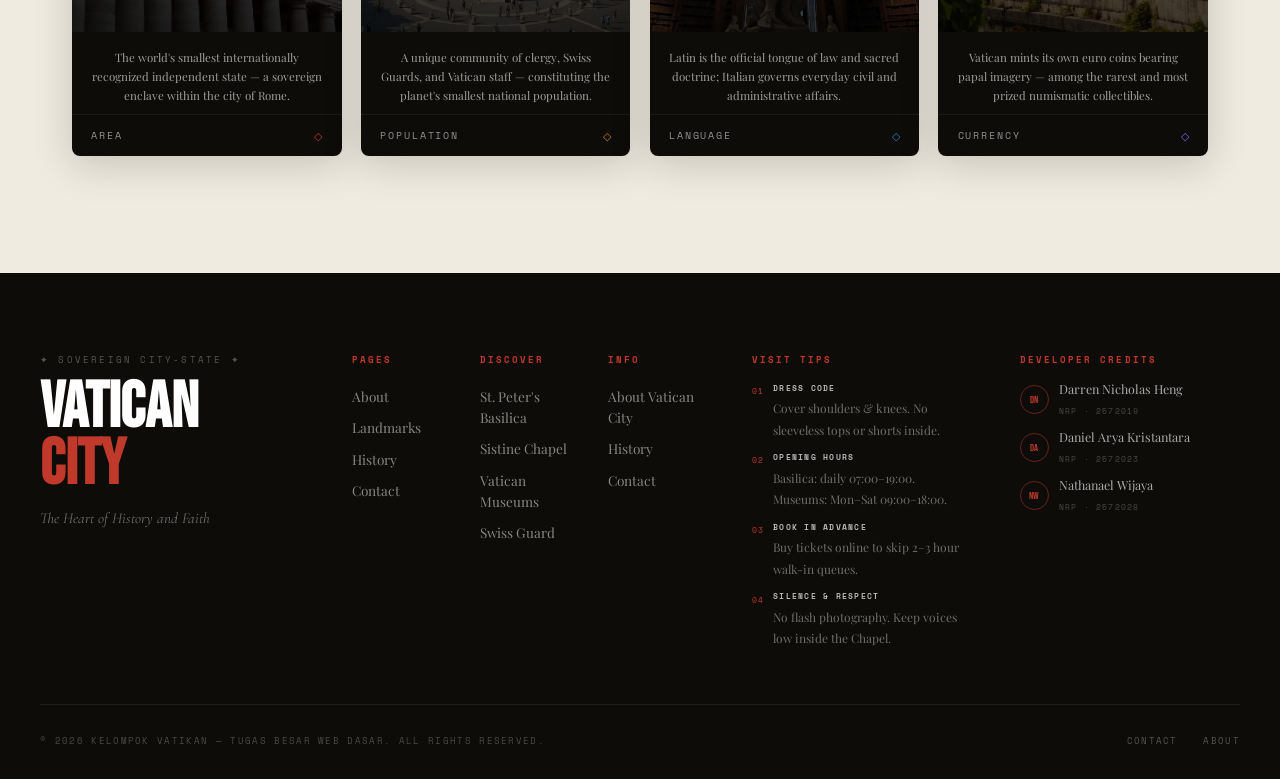
==== commit 3ecb6df1: "rapihin kode :)" ====
--- a/TUBES webdas/index.html
+++ b/TUBES webdas/index.html
@@ -14,8 +14,6 @@
 </head>
 
 <body>
-
-  <!-- ═══════════════════════════════════ NAVBAR ══════════════════════════════════ -->
   <nav class="navbar" id="navbar">
     <div class="navbar__inner">
       <a href="#" class="navbar__logo">
@@ -37,8 +35,6 @@
       </button>
     </div>
   </nav>
-
-  <!-- ═══════════════════════════════════ HERO ═══════════════════════════════════ -->
   <section class="hero">
     <div class="hero__bg">
       <!-- Aerial Vatican aerial photo via Unsplash -->
@@ -65,8 +61,6 @@
 
     <div class="hero__scroll-hint">SCROLL</div>
   </section>
-
-  <!-- ═══════════════════════════════════ QUICK FACTS ═══════════════════════════ -->
   <section class="facts" id="facts">
     <div class="facts__inner">
 
@@ -91,8 +85,6 @@
       </div>
 
     </div>
-
-    <!-- Arch cards -->
     <div class="cards">
 
       <article class="card" style="--accent:#c0392b;">
@@ -167,25 +159,19 @@
         </div>
       </article>
 
-    </div><!-- /cards -->
+    </div>
 
     <p class="facts__source">Source: Holy See · Vatican Information Service · MMXXVI</p>
   </section>
-
-  <!-- ═══════════════════════════════════ FOOTER ═══════════════════════════════ -->
-
-  <!-- ═══════════════════════════════════ FOOTER ═══════════════════════════════ -->
   <footer class="footer">
     <div class="footer__top">
 
-      <!-- Brand -->
       <div class="footer__brand">
         <p class="footer__brand-eyebrow">✦ Sovereign City-State ✦</p>
         <h3 class="footer__brand-name">Vatican<br /><span>City</span></h3>
         <p class="footer__brand-tagline">The Heart of History and Faith</p>
       </div>
 
-      <!-- Nav -->
       <nav class="footer__nav">
         <div class="footer__nav-col">
           <h4 class="footer__nav-title">Pages</h4>
@@ -214,8 +200,6 @@
           </ul>
         </div>
       </nav>
-
-      <!-- Visitor Tips -->
       <div>
         <h4 class="footer__tips-title">Visit Tips</h4>
         <ul class="footer__tips-list">
@@ -249,8 +233,6 @@
           </li>
         </ul>
       </div>
-
-      <!-- Credits -->
       <div>
         <h4 class="footer__credits-title">Developer Credits</h4>
         <div class="footer__team">
--- a/TUBES webdas/style.css
+++ b/TUBES webdas/style.css
@@ -1,25 +1,28 @@
-/* ═══════════════════════════════════════════════════
-   Vatican City — style.css
-   ═══════════════════════════════════════════════════ */
-
-/* ── Reset & Variables ─────────────────────────────── */
-*, *::before, *::after { box-sizing: border-box; margin: 0; padding: 0; }
+*,
+*::before,
+*::after {
+  box-sizing: border-box;
+  margin: 0;
+  padding: 0;
+}
 
 :root {
-  --cream:   #f0ebe0;
+  --cream: #f0ebe0;
   --cream-dk: #e5ddd0;
-  --dark:    #0e0c09;
-  --red:     #c0392b;
-  --gold:    #b8860b;
-  --white:   #ffffff;
-  --gray:    #888880;
+  --dark: #0e0c09;
+  --red: #c0392b;
+  --gold: #b8860b;
+  --white: #ffffff;
+  --gray: #888880;
   --font-display: 'Bebas Neue', sans-serif;
-  --font-serif:   'Playfair Display', serif;
-  --font-script:  'Cormorant Garamond', serif;
-  --font-mono:    'Space Mono', monospace;
-}
-
-html { scroll-behavior: smooth; }
+  --font-serif: 'Playfair Display', serif;
+  --font-script: 'Cormorant Garamond', serif;
+  --font-mono: 'Space Mono', monospace;
+}
+
+html {
+  scroll-behavior: smooth;
+}
 
 body {
   background: var(--cream);
@@ -28,7 +31,6 @@
   overflow-x: hidden;
 }
 
-/* ═══════════════════════════════════ NAVBAR ══════════════════════════════════ */
 
 .navbar {
   position: fixed;
@@ -45,7 +47,7 @@
   backdrop-filter: blur(12px);
   -webkit-backdrop-filter: blur(12px);
   padding: 0.9rem 2rem;
-  border-bottom: 1px solid rgba(255,255,255,0.06);
+  border-bottom: 1px solid rgba(255, 255, 255, 0.06);
 }
 
 .navbar__inner {
@@ -56,7 +58,6 @@
   justify-content: space-between;
 }
 
-/* Logo */
 .navbar__logo {
   text-decoration: none;
   display: flex;
@@ -82,9 +83,10 @@
   transition: color 0.25s;
 }
 
-.navbar__logo:hover .navbar__logo-main { color: rgba(255,255,255,0.75); }
-
-/* Links */
+.navbar__logo:hover .navbar__logo-main {
+  color: rgba(255, 255, 255, 0.75);
+}
+
 .navbar__links {
   list-style: none;
   display: flex;
@@ -97,7 +99,7 @@
   font-size: 0.62rem;
   letter-spacing: 0.2em;
   text-transform: uppercase;
-  color: rgba(255,255,255,0.65);
+  color: rgba(255, 255, 255, 0.65);
   text-decoration: none;
   position: relative;
   transition: color 0.25s;
@@ -114,10 +116,14 @@
   transition: width 0.3s ease;
 }
 
-.navbar__links a:hover { color: var(--white); }
-.navbar__links a:hover::after { width: 100%; }
-
-/* Hamburger */
+.navbar__links a:hover {
+  color: var(--white);
+}
+
+.navbar__links a:hover::after {
+  width: 100%;
+}
+
 .navbar__hamburger {
   display: none;
   flex-direction: column;
@@ -139,14 +145,15 @@
 .navbar__hamburger--open span:nth-child(1) {
   transform: translateY(7px) rotate(45deg);
 }
+
 .navbar__hamburger--open span:nth-child(2) {
   opacity: 0;
 }
+
 .navbar__hamburger--open span:nth-child(3) {
   transform: translateY(-7px) rotate(-45deg);
 }
 
-/* ── Mobile overlay nav (body-level, bypasses backdrop-filter stacking context) */
 #mobileNav {
   display: none;
   position: fixed;
@@ -175,21 +182,24 @@
   margin: 0;
 }
 
-#mobileNav li { list-style: none; }
+#mobileNav li {
+  list-style: none;
+}
 
 #mobileNav a {
   font-family: var(--font-mono);
   font-size: 1rem;
   letter-spacing: 0.25em;
   text-transform: uppercase;
-  color: rgba(255,255,255,0.75);
+  color: rgba(255, 255, 255, 0.75);
   text-decoration: none;
   transition: color 0.25s;
 }
 
-#mobileNav a:hover { color: var(--white); }
-
-/* Close button inside the overlay — lives in same stacking context as overlay */
+#mobileNav a:hover {
+  color: var(--white);
+}
+
 .mobile-nav__close {
   position: absolute;
   top: 1.4rem;
@@ -227,7 +237,6 @@
   background: var(--red);
 }
 
-/* ── Mobile navbar ──────────────────────────── */
 @media (max-width: 700px) {
   .navbar__hamburger {
     display: flex;
@@ -238,8 +247,6 @@
     display: none !important;
   }
 }
-
-/* ═══════════════════════════════════ HERO ═══════════════════════════════════ */
 
 
 .hero {
@@ -251,8 +258,8 @@
   align-items: center;
   justify-content: center;
   overflow: hidden;
-  padding-top: 80px; /* offset for fixed navbar */
-  padding-bottom: 5rem; /* breathing room so CTA doesn't crowd Quick Facts */
+  padding-top: 80px;
+  padding-bottom: 5rem;
 }
 
 .hero__bg {
@@ -272,13 +279,11 @@
 .hero__overlay {
   position: absolute;
   inset: 0;
-  background: linear-gradient(
-    to bottom,
-    rgba(10,8,5,0.35) 0%,
-    rgba(10,8,5,0.1) 40%,
-    rgba(10,8,5,0.4) 80%,
-    rgba(10,8,5,0.9) 100%
-  );
+  background: linear-gradient(to bottom,
+      rgba(10, 8, 5, 0.35) 0%,
+      rgba(10, 8, 5, 0.1) 40%,
+      rgba(10, 8, 5, 0.4) 80%,
+      rgba(10, 8, 5, 0.9) 100%);
 }
 
 /* Centre inset image */
@@ -299,14 +304,14 @@
   aspect-ratio: 3/4;
   object-fit: cover;
   border-radius: 4px;
-  box-shadow: 0 0 60px rgba(0,0,0,0.6);
+  box-shadow: 0 0 60px rgba(0, 0, 0, 0.6);
 }
 
 .hero__inset-caption {
   font-family: var(--font-mono);
   font-size: 0.6rem;
   letter-spacing: 0.15em;
-  color: rgba(255,255,255,0.5);
+  color: rgba(255, 255, 255, 0.5);
   text-transform: uppercase;
 }
 
@@ -326,7 +331,7 @@
   font-family: var(--font-mono);
   font-size: clamp(0.45rem, 1vw, 0.65rem);
   letter-spacing: 0.2em;
-  color: rgba(255,255,255,0.55);
+  color: rgba(255, 255, 255, 0.55);
   text-transform: uppercase;
   margin-bottom: 0.4rem;
 }
@@ -373,7 +378,7 @@
   font-family: var(--font-mono);
   font-size: 0.55rem;
   letter-spacing: 0.25em;
-  color: rgba(255,255,255,0.4);
+  color: rgba(255, 255, 255, 0.4);
   text-transform: uppercase;
   margin-top: 0.3rem;
   animation: fadeIn 1s 0.55s ease both;
@@ -408,12 +413,10 @@
   font-family: var(--font-mono);
   font-size: 0.5rem;
   letter-spacing: 0.3em;
-  color: rgba(255,255,255,0.35);
+  color: rgba(255, 255, 255, 0.35);
   text-transform: uppercase;
   animation: pulse 2s infinite;
 }
-
-/* ═══════════════════════════════════ QUICK FACTS ══════════════════════════════ */
 
 .facts {
   background: var(--cream);
@@ -491,8 +494,6 @@
   color: var(--gray);
 }
 
-/* ── Arch Cards ──────────────────────────────────────── */
-
 .cards {
   display: grid;
   grid-template-columns: repeat(4, 1fr);
@@ -510,12 +511,12 @@
   overflow: hidden;
   cursor: pointer;
   transition: transform 0.35s ease, box-shadow 0.35s ease;
-  box-shadow: 0 8px 40px rgba(0,0,0,0.18);
+  box-shadow: 0 8px 40px rgba(0, 0, 0, 0.18);
 }
 
 .card:hover {
   transform: translateY(-6px);
-  box-shadow: 0 20px 60px rgba(0,0,0,0.28);
+  box-shadow: 0 20px 60px rgba(0, 0, 0, 0.28);
 }
 
 .card__arch {
@@ -541,11 +542,9 @@
 .card__img-overlay {
   position: absolute;
   inset: 0;
-  background: linear-gradient(
-    to bottom,
-    transparent 35%,
-    rgba(0,0,0,0.6) 100%
-  );
+  background: linear-gradient(to bottom,
+      transparent 35%,
+      rgba(0, 0, 0, 0.6) 100%);
 }
 
 .card__stat {
@@ -558,7 +557,7 @@
   color: var(--accent, #c0392b);
   text-align: center;
   line-height: 1.1;
-  text-shadow: 0 2px 20px rgba(0,0,0,0.5);
+  text-shadow: 0 2px 20px rgba(0, 0, 0, 0.5);
   pointer-events: none;
 }
 
@@ -568,14 +567,16 @@
   font-size: clamp(2rem, 3.5vw, 3rem);
 }
 
-.card__stat--purple { color: #7b68ee; }
+.card__stat--purple {
+  color: #7b68ee;
+}
 
 .card__unit {
   display: block;
   font-family: var(--font-script);
   font-style: italic;
   font-size: 0.55em;
-  color: rgba(255,255,255,0.65);
+  color: rgba(255, 255, 255, 0.65);
 }
 
 .card__body {
@@ -587,7 +588,7 @@
   font-family: var(--font-serif);
   font-size: 0.72rem;
   line-height: 1.65;
-  color: rgba(255,255,255,0.6);
+  color: rgba(255, 255, 255, 0.6);
   text-align: center;
 }
 
@@ -596,7 +597,7 @@
   align-items: center;
   justify-content: space-between;
   padding: 0.8rem 1.2rem;
-  border-top: 1px solid rgba(255,255,255,0.06);
+  border-top: 1px solid rgba(255, 255, 255, 0.06);
 }
 
 .card__label {
@@ -604,7 +605,7 @@
   font-size: 0.6rem;
   letter-spacing: 0.2em;
   text-transform: uppercase;
-  color: rgba(255,255,255,0.55);
+  color: rgba(255, 255, 255, 0.55);
 }
 
 .card__diamond {
@@ -612,7 +613,6 @@
   font-size: 0.7rem;
 }
 
-/* source line */
 .facts__source {
   text-align: center;
   margin-top: 2.5rem;
@@ -625,11 +625,9 @@
   padding-bottom: 1rem;
 }
 
-/* ═══════════════════════════════════ FOOTER ═══════════════════════════════════ */
-
 .footer {
   background: var(--dark);
-  color: rgba(255,255,255,0.7);
+  color: rgba(255, 255, 255, 0.7);
   padding: 5rem 2rem 2rem;
   font-family: var(--font-serif);
 }
@@ -644,12 +642,11 @@
   padding-bottom: 3.5rem;
 }
 
-/* Brand column */
 .footer__brand-eyebrow {
   font-family: var(--font-mono);
   font-size: 0.55rem;
   letter-spacing: 0.25em;
-  color: rgba(255,255,255,0.3);
+  color: rgba(255, 255, 255, 0.3);
   margin-bottom: 0.8rem;
   text-transform: uppercase;
 }
@@ -671,7 +668,7 @@
   font-family: var(--font-script);
   font-style: italic;
   font-size: 0.95rem;
-  color: rgba(255,255,255,0.4);
+  color: rgba(255, 255, 255, 0.4);
   line-height: 1.5;
 }
 
@@ -699,20 +696,22 @@
 }
 
 .footer__nav a {
-  color: rgba(255,255,255,0.5);
+  color: rgba(255, 255, 255, 0.5);
   text-decoration: none;
   font-size: 0.85rem;
   font-family: var(--font-serif);
   transition: color 0.25s;
 }
 
-.footer__nav a:hover { color: var(--white); }
+.footer__nav a:hover {
+  color: var(--white);
+}
 
 /* Newsletter */
 .footer__newsletter p {
   font-size: 0.83rem;
   line-height: 1.6;
-  color: rgba(255,255,255,0.45);
+  color: rgba(255, 255, 255, 0.45);
   margin-bottom: 1rem;
 }
 
@@ -723,8 +722,8 @@
 }
 
 .footer__form input {
-  background: rgba(255,255,255,0.06);
-  border: 1px solid rgba(255,255,255,0.12);
+  background: rgba(255, 255, 255, 0.06);
+  border: 1px solid rgba(255, 255, 255, 0.12);
   color: var(--white);
   padding: 0.65rem 1rem;
   font-family: var(--font-serif);
@@ -733,8 +732,13 @@
   transition: border-color 0.25s;
 }
 
-.footer__form input::placeholder { color: rgba(255,255,255,0.28); }
-.footer__form input:focus { border-color: rgba(255,255,255,0.4); }
+.footer__form input::placeholder {
+  color: rgba(255, 255, 255, 0.28);
+}
+
+.footer__form input:focus {
+  border-color: rgba(255, 255, 255, 0.4);
+}
 
 .footer__form button {
   background: var(--red);
@@ -749,17 +753,17 @@
   transition: background 0.25s;
 }
 
-.footer__form button:hover { background: #a93226; }
-
-/* Divider */
+.footer__form button:hover {
+  background: #a93226;
+}
+
 .footer__divider {
   max-width: 1200px;
   margin: 0 auto 1.8rem;
   height: 1px;
-  background: rgba(255,255,255,0.08);
-}
-
-/* Bottom bar */
+  background: rgba(255, 255, 255, 0.08);
+}
+
 .footer__bottom {
   max-width: 1200px;
   margin: 0 auto;
@@ -776,7 +780,7 @@
   font-size: 0.55rem;
   letter-spacing: 0.15em;
   text-transform: uppercase;
-  color: rgba(255,255,255,0.25);
+  color: rgba(255, 255, 255, 0.25);
 }
 
 .footer__links {
@@ -789,39 +793,62 @@
   font-size: 0.55rem;
   letter-spacing: 0.15em;
   text-transform: uppercase;
-  color: rgba(255,255,255,0.3);
+  color: rgba(255, 255, 255, 0.3);
   text-decoration: none;
   transition: color 0.25s;
 }
 
-.footer__links a:hover { color: rgba(255,255,255,0.7); }
-
-/* ═══════════════════════════════════ ANIMATIONS ════════════════════════════ */
+.footer__links a:hover {
+  color: rgba(255, 255, 255, 0.7);
+}
+
 
 @keyframes fadeDown {
-  from { opacity: 0; transform: translateY(-20px); }
-  to   { opacity: 1; transform: translateY(0); }
+  from {
+    opacity: 0;
+    transform: translateY(-20px);
+  }
+
+  to {
+    opacity: 1;
+    transform: translateY(0);
+  }
 }
 
 @keyframes fadeUp {
-  from { opacity: 0; transform: translateY(20px); }
-  to   { opacity: 1; transform: translateY(0); }
+  from {
+    opacity: 0;
+    transform: translateY(20px);
+  }
+
+  to {
+    opacity: 1;
+    transform: translateY(0);
+  }
 }
 
 @keyframes fadeIn {
-  from { opacity: 0; }
-  to   { opacity: 1; }
+  from {
+    opacity: 0;
+  }
+
+  to {
+    opacity: 1;
+  }
 }
 
 @keyframes pulse {
-  0%, 100% { opacity: 0.35; }
-  50%       { opacity: 0.7; }
-}
-
-/* ═══════════════════════════════════ RESPONSIVE ════════════════════════════ */
-
-/* Mobile first — base styles above are already mobile friendly.
-   The grid changes kick in at wider viewports. */
+
+  0%,
+  100% {
+    opacity: 0.35;
+  }
+
+  50% {
+    opacity: 0.7;
+  }
+}
+
 
 @media (max-width: 900px) {
   .cards {
@@ -889,10 +916,8 @@
   }
 }
 
-
-/* ── Footer extras: visitor tips & credits (compact, dark-bg) ── */
 .footer__extras {
-  display: contents; /* slots into the footer__top grid naturally */
+  display: contents;
 }
 
 .footer__tips-title,
@@ -933,7 +958,7 @@
   font-size: 0.52rem;
   letter-spacing: 0.15em;
   text-transform: uppercase;
-  color: rgba(255,255,255,0.7);
+  color: rgba(255, 255, 255, 0.7);
   margin-bottom: 0.15rem;
 }
 
@@ -941,7 +966,7 @@
   font-family: var(--font-serif);
   font-size: 0.75rem;
   line-height: 1.55;
-  color: rgba(255,255,255,0.4);
+  color: rgba(255, 255, 255, 0.4);
 }
 
 .footer__team {
@@ -960,7 +985,7 @@
   flex-shrink: 0;
   width: 1.8rem;
   height: 1.8rem;
-  border: 1px solid rgba(192,57,43,0.5);
+  border: 1px solid rgba(192, 57, 43, 0.5);
   border-radius: 50%;
   display: flex;
   align-items: center;
@@ -973,7 +998,7 @@
 .footer__member-name {
   font-family: var(--font-serif);
   font-size: 0.78rem;
-  color: rgba(255,255,255,0.65);
+  color: rgba(255, 255, 255, 0.65);
   display: block;
   line-height: 1.2;
 }
@@ -982,7 +1007,7 @@
   font-family: var(--font-mono);
   font-size: 0.48rem;
   letter-spacing: 0.15em;
-  color: rgba(255,255,255,0.25);
+  color: rgba(255, 255, 255, 0.25);
   text-transform: uppercase;
 }
 
@@ -991,12 +1016,18 @@
   .footer__top {
     grid-template-columns: 1fr 1fr;
   }
-  .footer__brand { grid-column: 1 / -1; }
-  .footer__newsletter { grid-column: 1 / -1; }
+
+  .footer__brand {
+    grid-column: 1 / -1;
+  }
+
+  .footer__newsletter {
+    grid-column: 1 / -1;
+  }
 }
 
 @media (max-width: 600px) {
   .footer__top {
     grid-template-columns: 1fr;
   }
-}
+}
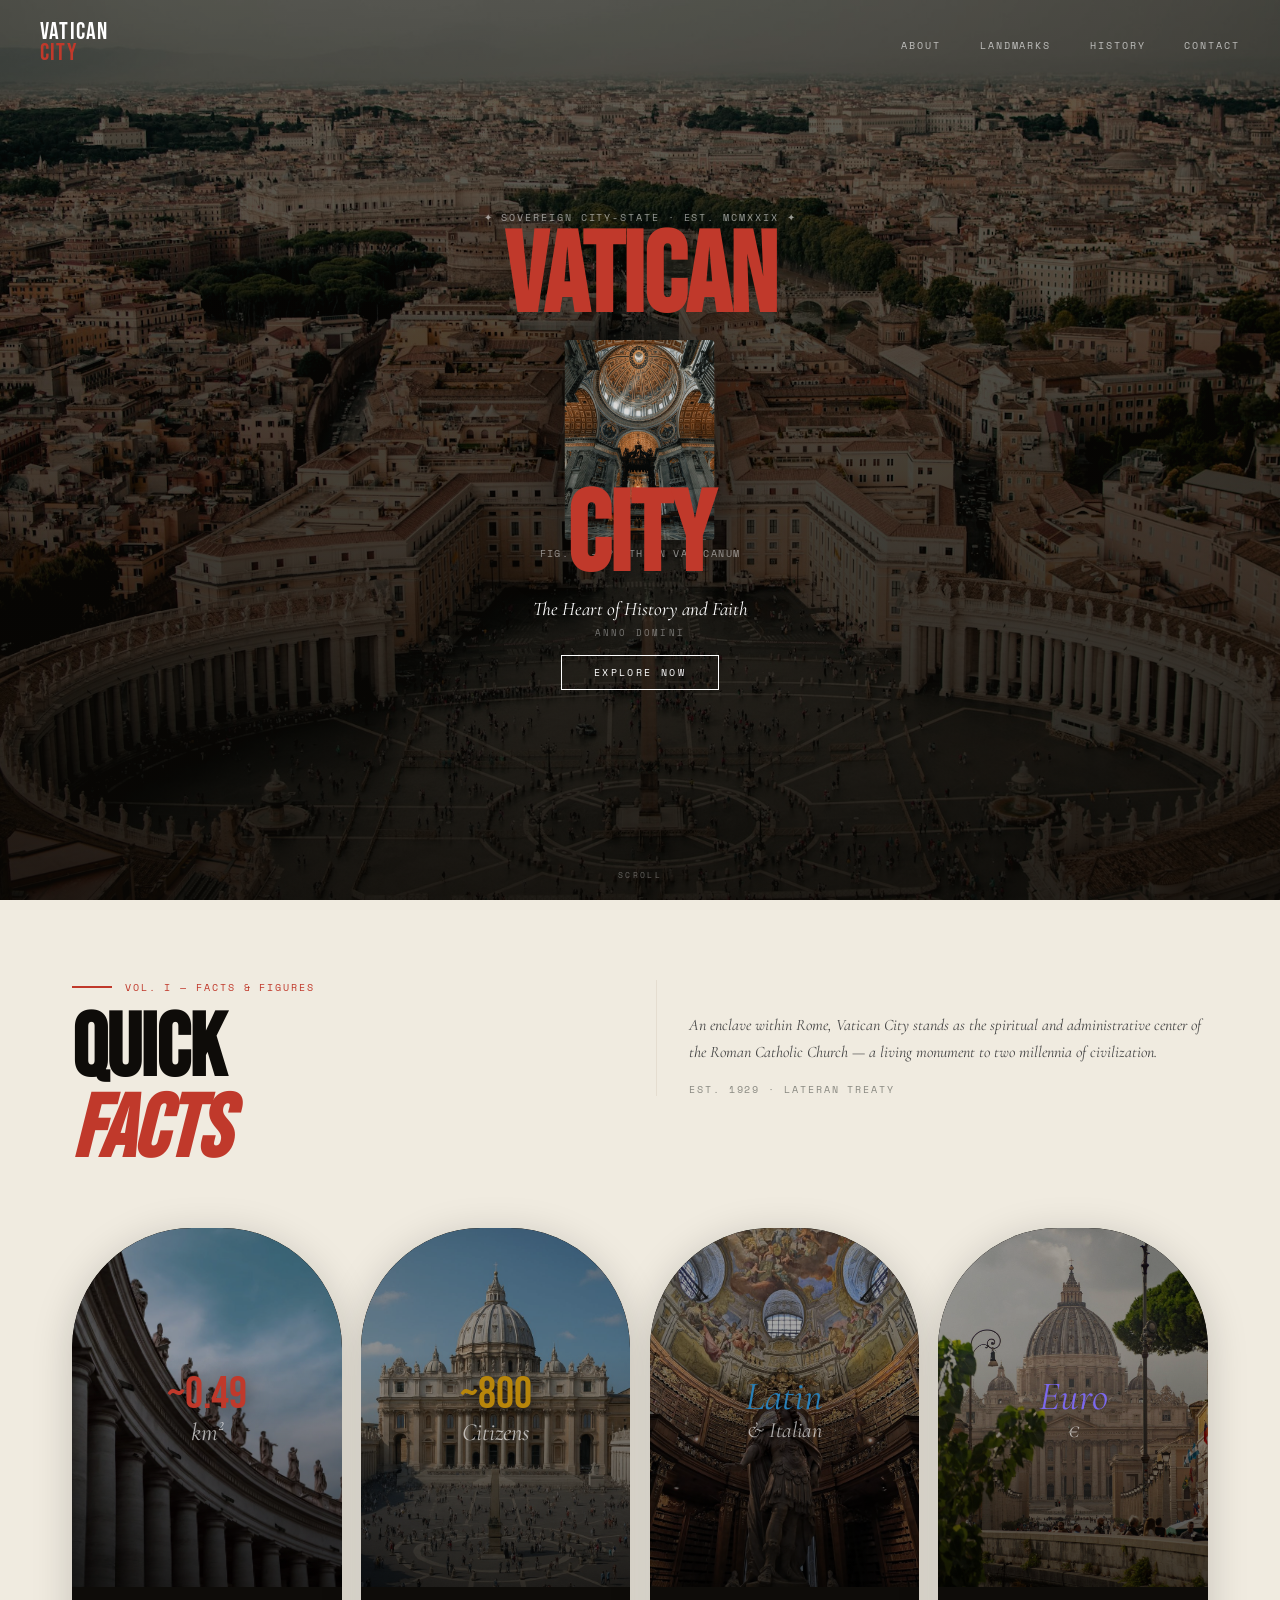
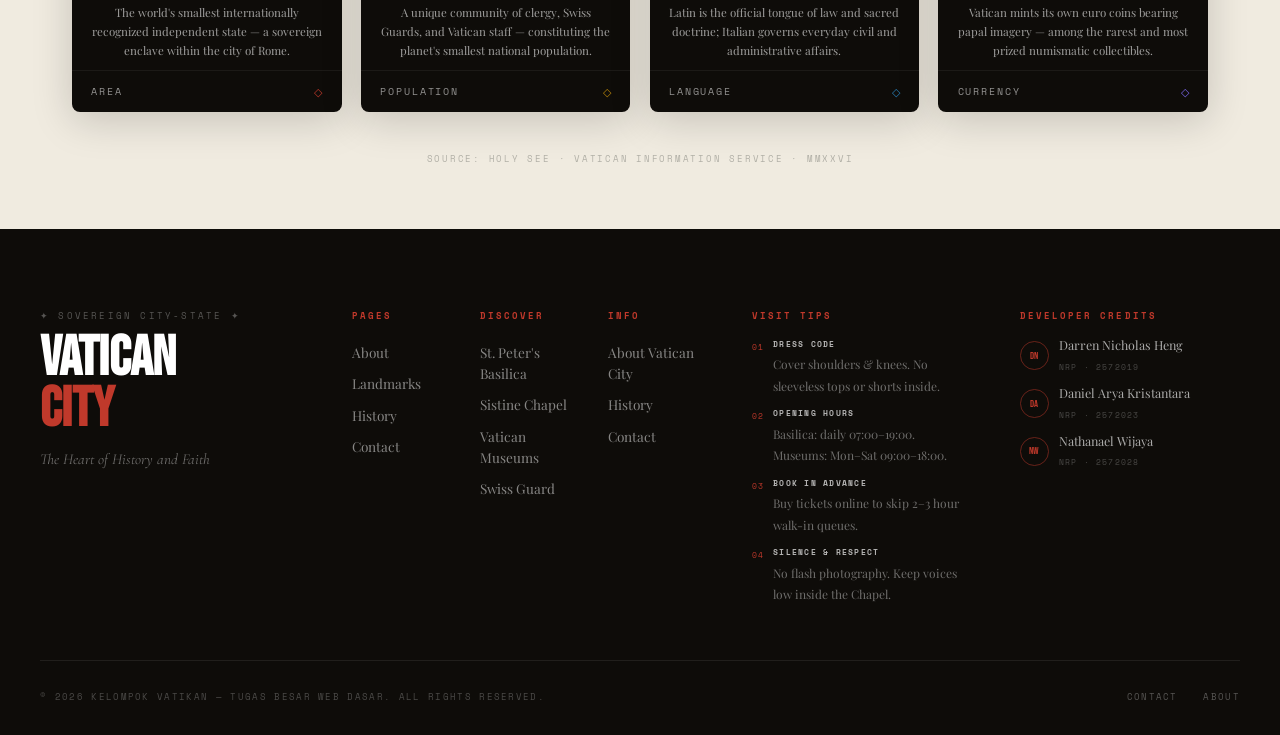
==== commit 356d44eb: "ngilangin kode redundant di css dan js - rapihin lagi kode landmark - ilangin kode css buat news let" ====
--- a/TUBES webdas/index.html
+++ b/TUBES webdas/index.html
@@ -11,6 +11,439 @@
     href="https://fonts.googleapis.com/css2?family=Bebas+Neue&family=Playfair+Display:ital,wght@0,400;0,700;1,400&family=Cormorant+Garamond:ital,wght@0,300;0,400;1,300;1,400&family=Space+Mono:wght@400;700&display=swap"
     rel="stylesheet" />
   <link rel="stylesheet" href="style.css" />
+  <style>
+    /*CSS buat Hero */
+    .hero {
+      position: relative;
+      height: 100vh;
+      min-height: 700px;
+      display: flex;
+      flex-direction: column;
+      align-items: center;
+      justify-content: center;
+      overflow: hidden;
+      padding-top: 80px;
+      padding-bottom: 5rem;
+    }
+
+    .hero__bg {
+      position: absolute;
+      top: 0;
+      left: 0;
+      right: 0;
+      bottom: 0;
+      z-index: 0;
+    }
+
+    .hero__photo {
+      width: 100%;
+      height: 100%;
+      object-fit: cover;
+      object-position: center top;
+      filter: sepia(20%) brightness(0.55) contrast(1.1);
+    }
+
+    /* Lapisan gelap di atas foto hero */
+    .hero__overlay {
+      position: absolute;
+      top: 0;
+      left: 0;
+      right: 0;
+      bottom: 0;
+      background: linear-gradient(to bottom,
+          rgba(10, 8, 5, 0.3) 0%,
+          rgba(10, 8, 5, 0.8) 100%);
+    }
+
+    /* Foto kecil di tengah hero */
+    .hero__inset {
+      position: absolute;
+      top: 50%;
+      left: 50%;
+      transform: translate(-50%, -50%);
+      z-index: 2;
+      display: flex;
+      flex-direction: column;
+      align-items: center;
+      gap: 6px;
+    }
+
+    .hero__inset img {
+      width: 150px;
+      aspect-ratio: 3/4;
+      object-fit: cover;
+      border-radius: 4px;
+      box-shadow: 0 0 60px rgba(0, 0, 0, 0.6);
+    }
+
+    .hero__inset-caption {
+      font-family: var(--font-mono);
+      font-size: 0.6rem;
+      letter-spacing: 0.15em;
+      color: rgba(255, 255, 255, 0.5);
+      text-transform: uppercase;
+    }
+
+    /* Teks utama di hero */
+    .hero__content {
+      position: relative;
+      z-index: 3;
+      display: flex;
+      flex-direction: column;
+      align-items: center;
+      text-align: center;
+      width: 100%;
+      padding: 0 1rem;
+    }
+
+    .hero__eyebrow {
+      font-family: var(--font-mono);
+      font-size: 0.6rem;
+      letter-spacing: 0.2em;
+      color: rgba(255, 255, 255, 0.55);
+      text-transform: uppercase;
+      margin-bottom: 0.4rem;
+    }
+
+    .hero__title {
+      display: flex;
+      flex-direction: column;
+      align-items: center;
+      line-height: 0.88;
+      color: var(--red);
+      font-family: var(--font-display);
+      text-transform: uppercase;
+      pointer-events: none;
+    }
+
+    .hero__title-top {
+      font-size: 7rem;
+      letter-spacing: -0.01em;
+      position: relative;
+      z-index: 5;
+      animation: fadeDown 0.9s ease both;
+    }
+
+    .hero__title-bottom {
+      font-size: 7rem;
+      letter-spacing: -0.01em;
+      position: relative;
+      z-index: 1;
+      margin-top: 10rem;
+      animation: fadeUp 0.9s 0.15s ease both;
+    }
+
+    .hero__subtitle {
+      font-family: var(--font-script);
+      font-style: italic;
+      font-size: 1.2rem;
+      color: var(--white);
+      margin-top: 0.6rem;
+      animation: fadeIn 1s 0.4s ease both;
+    }
+
+    .hero__anno {
+      font-family: var(--font-mono);
+      font-size: 0.55rem;
+      letter-spacing: 0.25em;
+      color: rgba(255, 255, 255, 0.4);
+      text-transform: uppercase;
+      margin-top: 0.3rem;
+      animation: fadeIn 1s 0.55s ease both;
+    }
+
+    .hero__cta {
+      display: inline-block;
+      margin-top: 1rem;
+      padding: 0.6rem 2rem;
+      border: 1.5px solid var(--white);
+      color: var(--white);
+      font-family: var(--font-mono);
+      font-size: 0.6rem;
+      letter-spacing: 0.25em;
+      text-transform: uppercase;
+      text-decoration: none;
+      transition: background 0.3s, color 0.3s;
+      animation: fadeIn 1s 0.7s ease both;
+    }
+
+    .hero__cta:hover {
+      background: var(--white);
+      color: var(--dark);
+    }
+
+    .hero__scroll-hint {
+      position: absolute;
+      bottom: 1.2rem;
+      left: 50%;
+      transform: translateX(-50%);
+      z-index: 4;
+      font-family: var(--font-mono);
+      font-size: 0.5rem;
+      letter-spacing: 0.3em;
+      color: rgba(255, 255, 255, 0.35);
+      text-transform: uppercase;
+      animation: pulse 2s infinite;
+    }
+
+    /*CSS Bagian Quick Facts*/
+    .facts {
+      background: var(--cream);
+      padding: 5rem 0 3rem;
+    }
+
+    .facts__inner {
+      max-width: 1200px;
+      margin: 0 auto;
+      padding: 0 2rem;
+      display: grid;
+      grid-template-columns: 1fr 1fr;
+      gap: 2rem;
+      align-items: start;
+      margin-bottom: 3.5rem;
+    }
+
+    .facts__eyebrow-row {
+      display: flex;
+      align-items: center;
+      gap: 0.8rem;
+      margin-bottom: 1rem;
+    }
+
+    .facts__line {
+      display: block;
+      width: 2.5rem;
+      height: 2px;
+      background: var(--red);
+    }
+
+    .facts__eyebrow {
+      font-family: var(--font-mono);
+      font-size: 0.6rem;
+      letter-spacing: 0.2em;
+      text-transform: uppercase;
+      color: var(--red);
+    }
+
+    .facts__heading {
+      font-family: var(--font-display);
+      font-size: 5.5rem;
+      line-height: 0.92;
+      text-transform: uppercase;
+      color: var(--dark);
+      letter-spacing: -0.01em;
+    }
+
+    .facts__heading-red {
+      color: var(--red);
+      font-family: var(--font-display);
+      font-style: italic;
+    }
+
+    .facts__blurb {
+      padding-top: 2rem;
+      border-left: 1px solid var(--cream-dk);
+      padding-left: 2rem;
+    }
+
+    .facts__quote {
+      font-family: var(--font-script);
+      font-style: italic;
+      font-size: 1rem;
+      line-height: 1.7;
+      color: #444;
+      margin-bottom: 1rem;
+    }
+
+    .facts__est {
+      font-family: var(--font-mono);
+      font-size: 0.6rem;
+      letter-spacing: 0.2em;
+      text-transform: uppercase;
+      color: var(--gray);
+    }
+
+    /* CSS buat Cards  Quick Facts */
+    .cards {
+      display: grid;
+      grid-template-columns: repeat(4, 1fr);
+      gap: 1.2rem;
+      max-width: 1200px;
+      margin: 0 auto;
+      padding: 0 2rem;
+    }
+
+    .card {
+      display: flex;
+      flex-direction: column;
+      background: var(--dark);
+      border-radius: 120px 120px 8px 8px;
+      overflow: hidden;
+      cursor: pointer;
+      transition: transform 0.35s ease, box-shadow 0.35s ease;
+      box-shadow: 0 8px 40px rgba(0, 0, 0, 0.18);
+    }
+
+    .card:hover {
+      transform: translateY(-6px);
+      box-shadow: 0 20px 60px rgba(0, 0, 0, 0.28);
+    }
+
+    .card__arch {
+      position: relative;
+      aspect-ratio: 3/4;
+      overflow: hidden;
+      border-radius: 120px 120px 0 0;
+    }
+
+    .card__arch img {
+      width: 100%;
+      height: 100%;
+      object-fit: cover;
+      filter: brightness(0.65) saturate(0.9);
+      transition: filter 0.4s, transform 0.4s;
+    }
+
+    .card:hover .card__arch img {
+      filter: brightness(0.75) saturate(1.1);
+      transform: scale(1.04);
+    }
+
+    .card__img-overlay {
+      position: absolute;
+      top: 0;
+      left: 0;
+      right: 0;
+      bottom: 0;
+      background: linear-gradient(to bottom,
+          transparent 35%,
+          rgba(0, 0, 0, 0.6) 100%);
+    }
+
+    .card__stat {
+      position: absolute;
+      top: 50%;
+      left: 50%;
+      transform: translate(-50%, -50%);
+      font-family: var(--font-display);
+      font-size: 2.8rem;
+      color: var(--accent, #c0392b);
+      text-align: center;
+      line-height: 1.1;
+      text-shadow: 0 2px 20px rgba(0, 0, 0, 0.5);
+      pointer-events: none;
+    }
+
+    .card__stat--script {
+      font-family: var(--font-script);
+      font-style: italic;
+      font-size: 2.5rem;
+    }
+
+    .card__stat--purple {
+      color: #7b68ee;
+    }
+
+    .card__unit {
+      display: block;
+      font-family: var(--font-script);
+      font-style: italic;
+      font-size: 0.55em;
+      color: rgba(255, 255, 255, 0.65);
+    }
+
+    .card__body {
+      padding: 1rem 1.2rem 0.6rem;
+      flex: 1;
+    }
+
+    .card__desc {
+      font-family: var(--font-serif);
+      font-size: 0.72rem;
+      line-height: 1.65;
+      color: rgba(255, 255, 255, 0.6);
+      text-align: center;
+    }
+
+    .card__foot {
+      display: flex;
+      align-items: center;
+      justify-content: space-between;
+      padding: 0.8rem 1.2rem;
+      border-top: 1px solid rgba(255, 255, 255, 0.06);
+    }
+
+    .card__label {
+      font-family: var(--font-mono);
+      font-size: 0.6rem;
+      letter-spacing: 0.2em;
+      text-transform: uppercase;
+      color: rgba(255, 255, 255, 0.55);
+    }
+
+    .card__diamond {
+      color: var(--accent, #c0392b);
+      font-size: 0.7rem;
+    }
+
+    .facts__source {
+      text-align: center;
+      margin-top: 2.5rem;
+      font-family: var(--font-mono);
+      font-size: 0.55rem;
+      letter-spacing: 0.2em;
+      text-transform: uppercase;
+      color: var(--gray);
+      opacity: 0.6;
+      padding-bottom: 1rem;
+    }
+
+    /* CSS Responsive Tablet*/
+    @media (max-width: 900px) {
+      .cards {
+        grid-template-columns: repeat(2, 1fr);
+      }
+
+      .facts__inner {
+        grid-template-columns: 1fr;
+      }
+
+      .facts__blurb {
+        border-left: none;
+        border-top: 1px solid var(--cream-dk);
+        padding-left: 0;
+        padding-top: 1.5rem;
+      }
+    }
+
+    /*CSS Responsive Mobile */
+    @media (max-width: 600px) {
+      .cards {
+        grid-template-columns: 1fr;
+        padding: 0 1.2rem;
+      }
+
+      .hero {
+        min-height: 100vh;
+        padding-top: 70px;
+        padding-bottom: 3.5rem;
+        justify-content: flex-end;
+      }
+
+      .hero__inset img {
+        width: 38vw;
+      }
+
+      .hero__title-top,
+      .hero__title-bottom {
+        font-size: 4rem;
+      }
+
+      .hero__title-bottom {
+        margin-top: 6rem;
+      }
+    }
+  </style>
 </head>
 
 <body>
--- a/TUBES webdas/style.css
+++ b/TUBES webdas/style.css
@@ -6,6 +6,7 @@
   padding: 0;
 }
 
+/* Warna & Font utama yang dipakai di semua halaman */
 :root {
   --cream: #f0ebe0;
   --cream-dk: #e5ddd0;
@@ -24,6 +25,7 @@
   scroll-behavior: smooth;
 }
 
+/* CSS buat Body*/
 body {
   background: var(--cream);
   color: var(--dark);
@@ -32,6 +34,7 @@
 }
 
 
+/* CSS Buat Navbar */
 .navbar {
   position: fixed;
   top: 0;
@@ -39,13 +42,12 @@
   right: 0;
   z-index: 100;
   padding: 1.4rem 2rem;
-  transition: background 0.4s ease, padding 0.4s ease, backdrop-filter 0.4s;
-}
-
+  transition: background 0.4s ease, padding 0.4s ease;
+}
+
+/* Navbar berubah saat user scroll ke bawah */
 .navbar--scrolled {
-  background: rgba(10, 8, 5, 0.85);
-  backdrop-filter: blur(12px);
-  -webkit-backdrop-filter: blur(12px);
+  background: rgba(10, 8, 5, 0.92);
   padding: 0.9rem 2rem;
   border-bottom: 1px solid rgba(255, 255, 255, 0.06);
 }
@@ -105,6 +107,7 @@
   transition: color 0.25s;
 }
 
+/* Garis merah muncul dari kiri saat link di-hover */
 .navbar__links a::after {
   content: '';
   position: absolute;
@@ -124,6 +127,7 @@
   width: 100%;
 }
 
+/* Tombol hamburger — hanya muncul di layar kecil */
 .navbar__hamburger {
   display: none;
   flex-direction: column;
@@ -142,22 +146,14 @@
   transition: transform 0.3s ease, opacity 0.3s ease;
 }
 
-.navbar__hamburger--open span:nth-child(1) {
-  transform: translateY(7px) rotate(45deg);
-}
-
-.navbar__hamburger--open span:nth-child(2) {
-  opacity: 0;
-}
-
-.navbar__hamburger--open span:nth-child(3) {
-  transform: translateY(-7px) rotate(-45deg);
-}
-
+/* Menu mobile fullscreen */
 #mobileNav {
   display: none;
   position: fixed;
-  inset: 0;
+  top: 0;
+  left: 0;
+  right: 0;
+  bottom: 0;
   z-index: 9999;
   background: rgba(10, 8, 5, 0.97);
   flex-direction: column;
@@ -200,6 +196,7 @@
   color: var(--white);
 }
 
+/* Tombol X untuk tutup menu mobile */
 .mobile-nav__close {
   position: absolute;
   top: 1.4rem;
@@ -217,414 +214,28 @@
   padding: 4px;
 }
 
-.mobile-nav__close span {
-  display: block;
-  width: 24px;
-  height: 2px;
-  background: var(--white);
-  position: absolute;
-}
-
-.mobile-nav__close span:nth-child(1) {
-  transform: rotate(45deg);
-}
-
-.mobile-nav__close span:nth-child(2) {
-  transform: rotate(-45deg);
-}
-
-.mobile-nav__close:hover span {
-  background: var(--red);
-}
-
+.mobile-nav__close {
+  font-size: 1.4rem;
+  color: var(--white);
+}
+
+.mobile-nav__close:hover {
+  color: var(--red);
+}
+
+/* Di layar kecil: tampilkan hamburger, sembunyikan link biasa */
 @media (max-width: 700px) {
   .navbar__hamburger {
     display: flex;
   }
 
-  /* Hide the original <ul> on mobile — overlay handles it */
   .navbar__links {
     display: none !important;
   }
 }
 
 
-.hero {
-  position: relative;
-  height: 100svh;
-  min-height: 700px;
-  display: flex;
-  flex-direction: column;
-  align-items: center;
-  justify-content: center;
-  overflow: hidden;
-  padding-top: 80px;
-  padding-bottom: 5rem;
-}
-
-.hero__bg {
-  position: absolute;
-  inset: 0;
-  z-index: 0;
-}
-
-.hero__photo {
-  width: 100%;
-  height: 100%;
-  object-fit: cover;
-  object-position: center top;
-  filter: sepia(20%) brightness(0.55) contrast(1.1);
-}
-
-.hero__overlay {
-  position: absolute;
-  inset: 0;
-  background: linear-gradient(to bottom,
-      rgba(10, 8, 5, 0.35) 0%,
-      rgba(10, 8, 5, 0.1) 40%,
-      rgba(10, 8, 5, 0.4) 80%,
-      rgba(10, 8, 5, 0.9) 100%);
-}
-
-/* Centre inset image */
-.hero__inset {
-  position: absolute;
-  top: 50%;
-  left: 50%;
-  transform: translate(-50%, -50%);
-  z-index: 2;
-  display: flex;
-  flex-direction: column;
-  align-items: center;
-  gap: 6px;
-}
-
-.hero__inset img {
-  width: clamp(100px, 13vw, 200px);
-  aspect-ratio: 3/4;
-  object-fit: cover;
-  border-radius: 4px;
-  box-shadow: 0 0 60px rgba(0, 0, 0, 0.6);
-}
-
-.hero__inset-caption {
-  font-family: var(--font-mono);
-  font-size: 0.6rem;
-  letter-spacing: 0.15em;
-  color: rgba(255, 255, 255, 0.5);
-  text-transform: uppercase;
-}
-
-/* Content */
-.hero__content {
-  position: relative;
-  z-index: 3;
-  display: flex;
-  flex-direction: column;
-  align-items: center;
-  text-align: center;
-  width: 100%;
-  padding: 0 1rem;
-}
-
-.hero__eyebrow {
-  font-family: var(--font-mono);
-  font-size: clamp(0.45rem, 1vw, 0.65rem);
-  letter-spacing: 0.2em;
-  color: rgba(255, 255, 255, 0.55);
-  text-transform: uppercase;
-  margin-bottom: 0.4rem;
-}
-
-.hero__title {
-  display: flex;
-  flex-direction: column;
-  align-items: center;
-  line-height: 0.88;
-  color: var(--red);
-  font-family: var(--font-display);
-  text-transform: uppercase;
-  pointer-events: none;
-}
-
-.hero__title-top {
-  font-size: clamp(3.5rem, 13vw, 10rem);
-  letter-spacing: -0.01em;
-  position: relative;
-  z-index: 5;
-  animation: fadeDown 0.9s ease both;
-}
-
-.hero__title-bottom {
-  font-size: clamp(3.5rem, 13vw, 10rem);
-  letter-spacing: -0.01em;
-  position: relative;
-  z-index: 1;
-  /* gap to leave room for inset image in between */
-  margin-top: clamp(6rem, 16vw, 13rem);
-  animation: fadeUp 0.9s 0.15s ease both;
-}
-
-.hero__subtitle {
-  font-family: var(--font-script);
-  font-style: italic;
-  font-size: clamp(0.95rem, 2.2vw, 1.6rem);
-  color: var(--white);
-  margin-top: 0.6rem;
-  animation: fadeIn 1s 0.4s ease both;
-}
-
-.hero__anno {
-  font-family: var(--font-mono);
-  font-size: 0.55rem;
-  letter-spacing: 0.25em;
-  color: rgba(255, 255, 255, 0.4);
-  text-transform: uppercase;
-  margin-top: 0.3rem;
-  animation: fadeIn 1s 0.55s ease both;
-}
-
-.hero__cta {
-  display: inline-block;
-  margin-top: 1rem;
-  padding: 0.6rem 2rem;
-  border: 1.5px solid var(--white);
-  color: var(--white);
-  font-family: var(--font-mono);
-  font-size: 0.6rem;
-  letter-spacing: 0.25em;
-  text-transform: uppercase;
-  text-decoration: none;
-  transition: background 0.3s, color 0.3s;
-  animation: fadeIn 1s 0.7s ease both;
-}
-
-.hero__cta:hover {
-  background: var(--white);
-  color: var(--dark);
-}
-
-.hero__scroll-hint {
-  position: absolute;
-  bottom: 1.2rem;
-  left: 50%;
-  transform: translateX(-50%);
-  z-index: 4;
-  font-family: var(--font-mono);
-  font-size: 0.5rem;
-  letter-spacing: 0.3em;
-  color: rgba(255, 255, 255, 0.35);
-  text-transform: uppercase;
-  animation: pulse 2s infinite;
-}
-
-.facts {
-  background: var(--cream);
-  padding: 5rem 0 3rem;
-}
-
-.facts__inner {
-  max-width: 1200px;
-  margin: 0 auto;
-  padding: 0 2rem;
-  display: grid;
-  grid-template-columns: 1fr 1fr;
-  gap: 2rem;
-  align-items: start;
-  margin-bottom: 3.5rem;
-}
-
-.facts__eyebrow-row {
-  display: flex;
-  align-items: center;
-  gap: 0.8rem;
-  margin-bottom: 1rem;
-}
-
-.facts__line {
-  display: block;
-  width: 2.5rem;
-  height: 2px;
-  background: var(--red);
-}
-
-.facts__eyebrow {
-  font-family: var(--font-mono);
-  font-size: 0.6rem;
-  letter-spacing: 0.2em;
-  text-transform: uppercase;
-  color: var(--red);
-}
-
-.facts__heading {
-  font-family: var(--font-display);
-  font-size: clamp(4rem, 9vw, 7rem);
-  line-height: 0.92;
-  text-transform: uppercase;
-  color: var(--dark);
-  letter-spacing: -0.01em;
-}
-
-.facts__heading-red {
-  color: var(--red);
-  font-family: var(--font-display);
-  font-style: italic;
-}
-
-.facts__blurb {
-  padding-top: 2rem;
-  border-left: 1px solid var(--cream-dk);
-  padding-left: 2rem;
-}
-
-.facts__quote {
-  font-family: var(--font-script);
-  font-style: italic;
-  font-size: clamp(0.95rem, 1.6vw, 1.15rem);
-  line-height: 1.7;
-  color: #444;
-  margin-bottom: 1rem;
-}
-
-.facts__est {
-  font-family: var(--font-mono);
-  font-size: 0.6rem;
-  letter-spacing: 0.2em;
-  text-transform: uppercase;
-  color: var(--gray);
-}
-
-.cards {
-  display: grid;
-  grid-template-columns: repeat(4, 1fr);
-  gap: 1.2rem;
-  max-width: 1200px;
-  margin: 0 auto;
-  padding: 0 2rem;
-}
-
-.card {
-  display: flex;
-  flex-direction: column;
-  background: var(--dark);
-  border-radius: 120px 120px 8px 8px;
-  overflow: hidden;
-  cursor: pointer;
-  transition: transform 0.35s ease, box-shadow 0.35s ease;
-  box-shadow: 0 8px 40px rgba(0, 0, 0, 0.18);
-}
-
-.card:hover {
-  transform: translateY(-6px);
-  box-shadow: 0 20px 60px rgba(0, 0, 0, 0.28);
-}
-
-.card__arch {
-  position: relative;
-  aspect-ratio: 3/4;
-  overflow: hidden;
-  border-radius: 120px 120px 0 0;
-}
-
-.card__arch img {
-  width: 100%;
-  height: 100%;
-  object-fit: cover;
-  filter: brightness(0.65) saturate(0.9);
-  transition: filter 0.4s, transform 0.4s;
-}
-
-.card:hover .card__arch img {
-  filter: brightness(0.75) saturate(1.1);
-  transform: scale(1.04);
-}
-
-.card__img-overlay {
-  position: absolute;
-  inset: 0;
-  background: linear-gradient(to bottom,
-      transparent 35%,
-      rgba(0, 0, 0, 0.6) 100%);
-}
-
-.card__stat {
-  position: absolute;
-  top: 50%;
-  left: 50%;
-  transform: translate(-50%, -50%);
-  font-family: var(--font-display);
-  font-size: clamp(2.2rem, 4vw, 3.2rem);
-  color: var(--accent, #c0392b);
-  text-align: center;
-  line-height: 1.1;
-  text-shadow: 0 2px 20px rgba(0, 0, 0, 0.5);
-  pointer-events: none;
-}
-
-.card__stat--script {
-  font-family: var(--font-script);
-  font-style: italic;
-  font-size: clamp(2rem, 3.5vw, 3rem);
-}
-
-.card__stat--purple {
-  color: #7b68ee;
-}
-
-.card__unit {
-  display: block;
-  font-family: var(--font-script);
-  font-style: italic;
-  font-size: 0.55em;
-  color: rgba(255, 255, 255, 0.65);
-}
-
-.card__body {
-  padding: 1rem 1.2rem 0.6rem;
-  flex: 1;
-}
-
-.card__desc {
-  font-family: var(--font-serif);
-  font-size: 0.72rem;
-  line-height: 1.65;
-  color: rgba(255, 255, 255, 0.6);
-  text-align: center;
-}
-
-.card__foot {
-  display: flex;
-  align-items: center;
-  justify-content: space-between;
-  padding: 0.8rem 1.2rem;
-  border-top: 1px solid rgba(255, 255, 255, 0.06);
-}
-
-.card__label {
-  font-family: var(--font-mono);
-  font-size: 0.6rem;
-  letter-spacing: 0.2em;
-  text-transform: uppercase;
-  color: rgba(255, 255, 255, 0.55);
-}
-
-.card__diamond {
-  color: var(--accent, #c0392b);
-  font-size: 0.7rem;
-}
-
-.facts__source {
-  text-align: center;
-  margin-top: 2.5rem;
-  font-family: var(--font-mono);
-  font-size: 0.55rem;
-  letter-spacing: 0.2em;
-  text-transform: uppercase;
-  color: var(--gray);
-  opacity: 0.6;
-  padding-bottom: 1rem;
-}
-
+/* CSS buat Footer*/
 .footer {
   background: var(--dark);
   color: rgba(255, 255, 255, 0.7);
@@ -653,7 +264,7 @@
 
 .footer__brand-name {
   font-family: var(--font-display);
-  font-size: clamp(2.8rem, 5vw, 4.5rem);
+  font-size: 3.5rem;
   line-height: 0.9;
   color: var(--white);
   text-transform: uppercase;
@@ -672,7 +283,6 @@
   line-height: 1.5;
 }
 
-/* Nav columns */
 .footer__nav {
   display: grid;
   grid-template-columns: repeat(3, 1fr);
@@ -707,56 +317,6 @@
   color: var(--white);
 }
 
-/* Newsletter */
-.footer__newsletter p {
-  font-size: 0.83rem;
-  line-height: 1.6;
-  color: rgba(255, 255, 255, 0.45);
-  margin-bottom: 1rem;
-}
-
-.footer__form {
-  display: flex;
-  flex-direction: column;
-  gap: 0.5rem;
-}
-
-.footer__form input {
-  background: rgba(255, 255, 255, 0.06);
-  border: 1px solid rgba(255, 255, 255, 0.12);
-  color: var(--white);
-  padding: 0.65rem 1rem;
-  font-family: var(--font-serif);
-  font-size: 0.82rem;
-  outline: none;
-  transition: border-color 0.25s;
-}
-
-.footer__form input::placeholder {
-  color: rgba(255, 255, 255, 0.28);
-}
-
-.footer__form input:focus {
-  border-color: rgba(255, 255, 255, 0.4);
-}
-
-.footer__form button {
-  background: var(--red);
-  border: none;
-  color: var(--white);
-  padding: 0.65rem 1rem;
-  font-family: var(--font-mono);
-  font-size: 0.6rem;
-  letter-spacing: 0.2em;
-  text-transform: uppercase;
-  cursor: pointer;
-  transition: background 0.25s;
-}
-
-.footer__form button:hover {
-  background: #a93226;
-}
-
 .footer__divider {
   max-width: 1200px;
   margin: 0 auto 1.8rem;
@@ -803,6 +363,7 @@
 }
 
 
+/* ── Keyframe Animations ── */
 @keyframes fadeDown {
   from {
     opacity: 0;
@@ -850,22 +411,18 @@
 }
 
 
+/* CSS Responsive Tablet*/
+@media (max-width: 1100px) {
+  .footer__top {
+    grid-template-columns: 1fr 1fr;
+  }
+
+  .footer__brand {
+    grid-column: 1 / -1;
+  }
+}
+
 @media (max-width: 900px) {
-  .cards {
-    grid-template-columns: repeat(2, 1fr);
-  }
-
-  .facts__inner {
-    grid-template-columns: 1fr;
-  }
-
-  .facts__blurb {
-    border-left: none;
-    border-top: 1px solid var(--cream-dk);
-    padding-left: 0;
-    padding-top: 1.5rem;
-  }
-
   .footer__top {
     grid-template-columns: 1fr 1fr;
     gap: 2rem;
@@ -875,32 +432,10 @@
     grid-column: 1 / -1;
   }
 
-  .footer__newsletter {
-    grid-column: 1 / -1;
-  }
-}
-
+}
+
+/*CSS Responsive Mobile */
 @media (max-width: 600px) {
-  .cards {
-    grid-template-columns: 1fr;
-    padding: 0 1.2rem;
-  }
-
-  .hero {
-    min-height: 100svh;
-    padding-top: 70px;
-    padding-bottom: 3.5rem;
-    justify-content: flex-end;
-  }
-
-  .hero__inset img {
-    width: 38vw;
-  }
-
-  .hero__title-bottom {
-    margin-top: clamp(4.5rem, 12vw, 9rem);
-  }
-
   .footer__top {
     grid-template-columns: 1fr;
   }
@@ -916,10 +451,8 @@
   }
 }
 
-.footer__extras {
-  display: contents;
-}
-
+
+/* CSS buat Credits di Footer*/
 .footer__tips-title,
 .footer__credits-title {
   font-family: var(--font-mono);
@@ -1009,25 +542,4 @@
   letter-spacing: 0.15em;
   color: rgba(255, 255, 255, 0.25);
   text-transform: uppercase;
-}
-
-/* Responsive: collapse to 2-col then 1-col */
-@media (max-width: 1100px) {
-  .footer__top {
-    grid-template-columns: 1fr 1fr;
-  }
-
-  .footer__brand {
-    grid-column: 1 / -1;
-  }
-
-  .footer__newsletter {
-    grid-column: 1 / -1;
-  }
-}
-
-@media (max-width: 600px) {
-  .footer__top {
-    grid-template-columns: 1fr;
-  }
 }
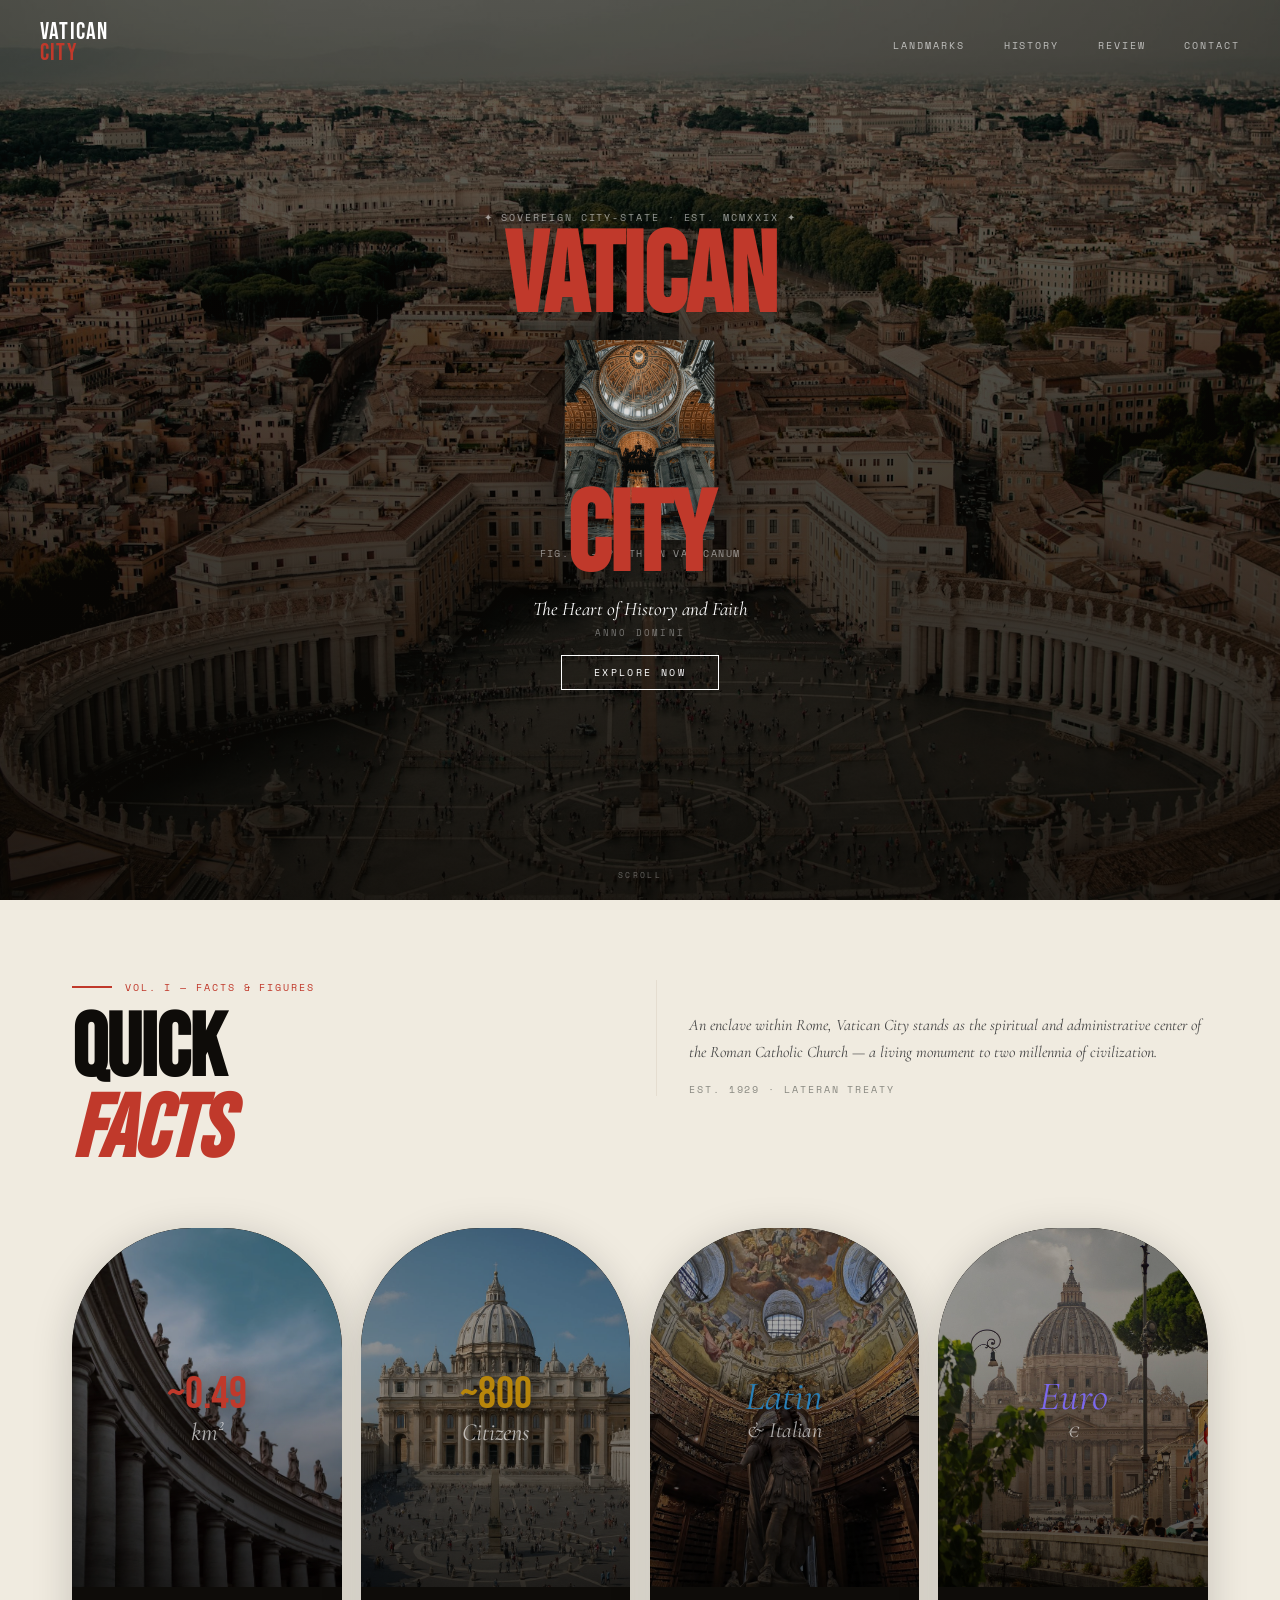
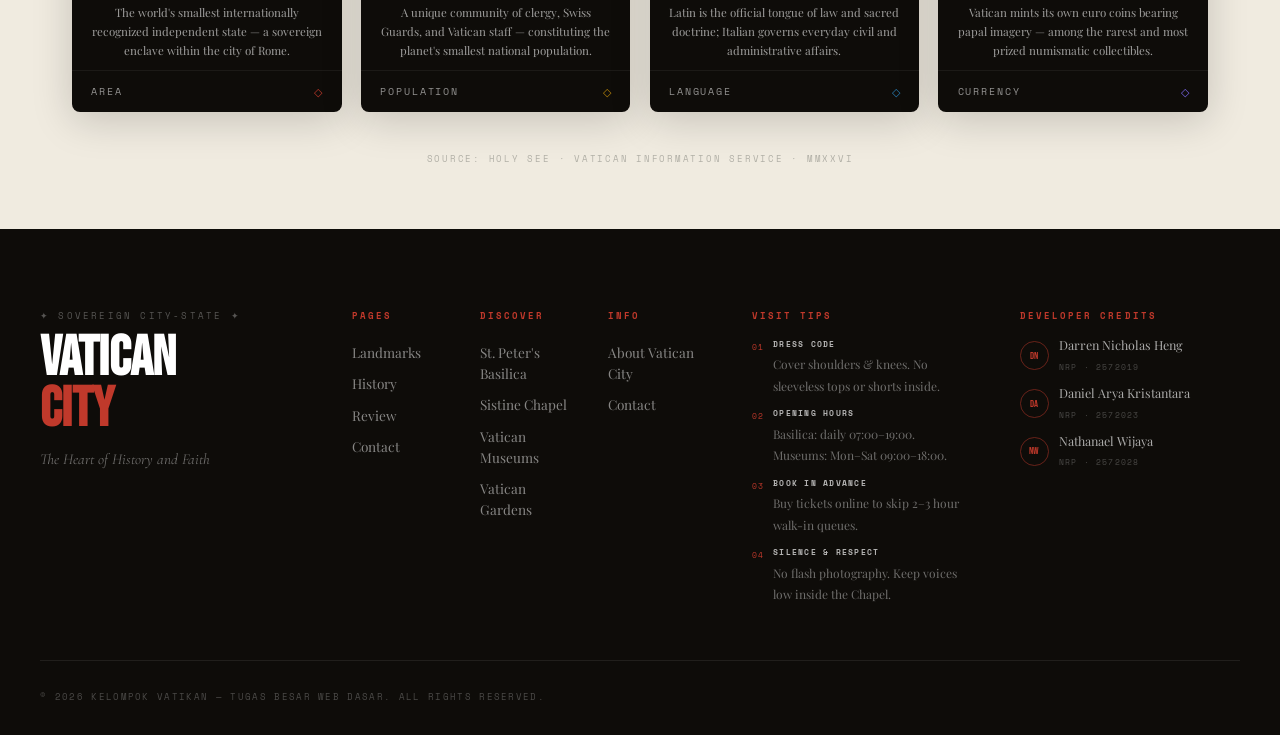
==== commit 2323d045: "gabungin halaman review dan history ngerapihin semua halaman biar designnya mirip dan rapihin link d" ====
--- a/TUBES webdas/index.html
+++ b/TUBES webdas/index.html
@@ -455,9 +455,9 @@
       </a>
 
       <ul class="navbar__links" id="navLinks">
-        <li><a href="about.html">About</a></li>
         <li><a href="landmarks.html">Landmarks</a></li>
         <li><a href="history.html">History</a></li>
+        <li><a href="review.html">Review</a></li>
         <li><a href="contact.html">Contact</a></li>
       </ul>
 
@@ -470,12 +470,9 @@
   </nav>
   <section class="hero">
     <div class="hero__bg">
-      <!-- Aerial Vatican aerial photo via Unsplash -->
       <img src="assets/Hero_IMG.jpg" alt="Vatican City aerial view" class="hero__photo" />
       <div class="hero__overlay"></div>
     </div>
-
-    <!-- centre inset image -->
     <div class="hero__inset">
       <img src="assets/Interior of Vatican dome.png" alt="St Peter's Basilica interior dome" />
       <span class="hero__inset-caption">Fig. 1 — Pantheon Vaticanum</span>
@@ -609,9 +606,9 @@
         <div class="footer__nav-col">
           <h4 class="footer__nav-title">Pages</h4>
           <ul>
-            <li><a href="about.html">About</a></li>
             <li><a href="landmarks.html">Landmarks</a></li>
             <li><a href="history.html">History</a></li>
+            <li><a href="review.html">Review</a></li>
             <li><a href="contact.html">Contact</a></li>
           </ul>
         </div>
@@ -621,14 +618,13 @@
             <li><a href="landmarks.html">St. Peter's Basilica</a></li>
             <li><a href="landmarks.html">Sistine Chapel</a></li>
             <li><a href="landmarks.html">Vatican Museums</a></li>
-            <li><a href="landmarks.html">Swiss Guard</a></li>
+            <li><a href="landmarks.html">Vatican Gardens</a></li>
           </ul>
         </div>
         <div class="footer__nav-col">
           <h4 class="footer__nav-title">Info</h4>
           <ul>
-            <li><a href="about.html">About Vatican City</a></li>
-            <li><a href="history.html">History</a></li>
+            <li><a href="history.html">About Vatican City</a></li>
             <li><a href="contact.html">Contact</a></li>
           </ul>
         </div>
@@ -699,10 +695,6 @@
 
     <div class="footer__bottom">
       <p class="footer__copy">© 2026 Kelompok Vatikan — Tugas Besar Web Dasar. All rights reserved.</p>
-      <div class="footer__links">
-        <a href="contact.html">Contact</a>
-        <a href="about.html">About</a>
-      </div>
     </div>
   </footer>
 
--- a/TUBES webdas/style.css
+++ b/TUBES webdas/style.css
@@ -234,6 +234,62 @@
   }
 }
 
+/* CSS buat Header */
+.lm-header {
+  padding: 120px 2rem 4rem;
+  background: #1a1510;
+  text-align: center;
+  position: relative;
+}
+
+.lm-header__bg-text {
+  display: none;
+}
+
+.lm-header__inner {
+  max-width: 800px;
+  margin: 0 auto;
+}
+
+.lm-header__eyebrow {
+  font-family: var(--font-mono), monospace;
+  font-size: 0.75rem;
+  letter-spacing: 0.2em;
+  text-transform: uppercase;
+  color: var(--red, #c0392b);
+  margin-bottom: 1rem;
+}
+
+.lm-header__title {
+  font-family: var(--font-display), sans-serif;
+  font-size: 3.5rem;
+  line-height: 1.2;
+  text-transform: uppercase;
+  color: var(--white, #ffffff);
+  margin-bottom: 1rem;
+}
+
+.lm-header__title em {
+  color: var(--red, #c0392b);
+  font-style: normal;
+}
+
+.lm-header__desc {
+  font-family: var(--font-serif), serif;
+  font-size: 1rem;
+  color: rgba(255, 255, 255, 0.75);
+  line-height: 1.6;
+  margin: 0 auto;
+}
+
+.lm-header__count {
+  margin-top: 1.5rem;
+  font-family: var(--font-mono), monospace;
+  font-size: 0.75rem;
+  letter-spacing: 0.1em;
+  text-transform: uppercase;
+  color: rgba(255, 255, 255, 0.4);
+}
 
 /* CSS buat Footer*/
 .footer {
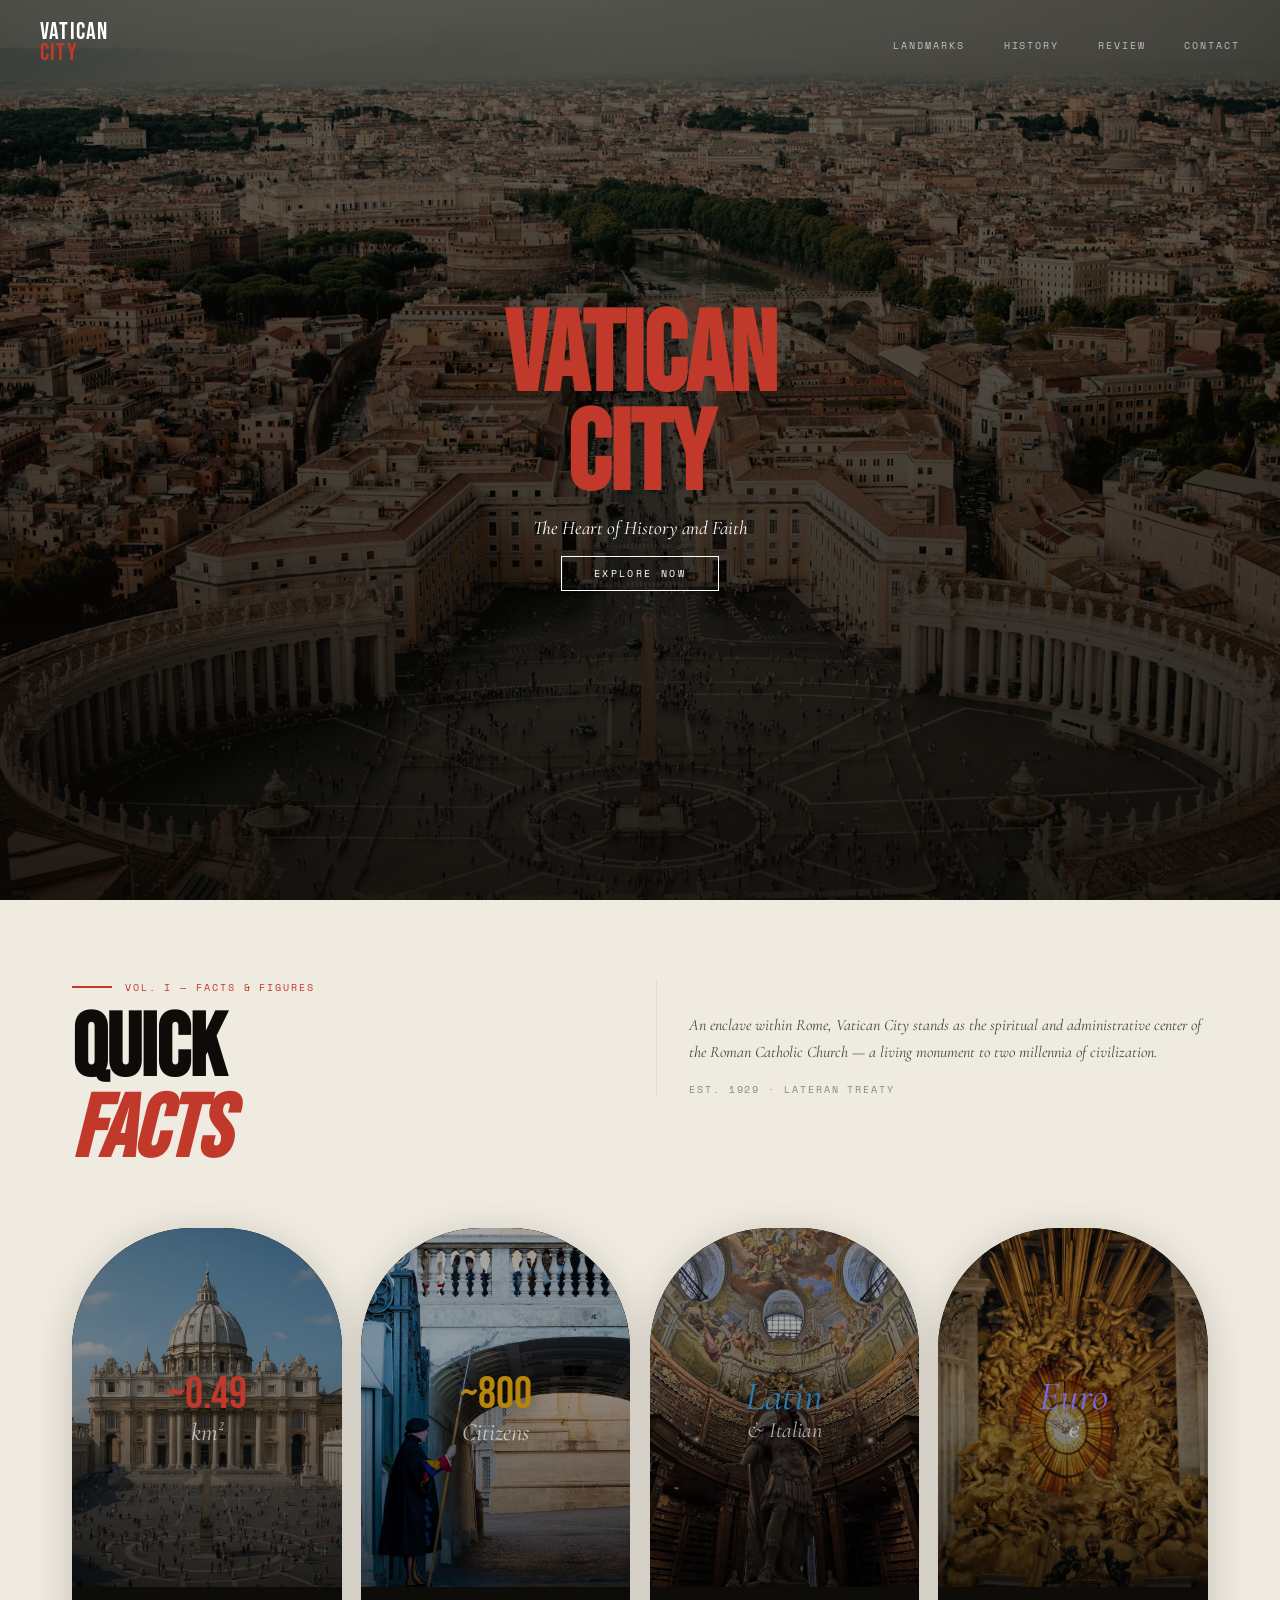
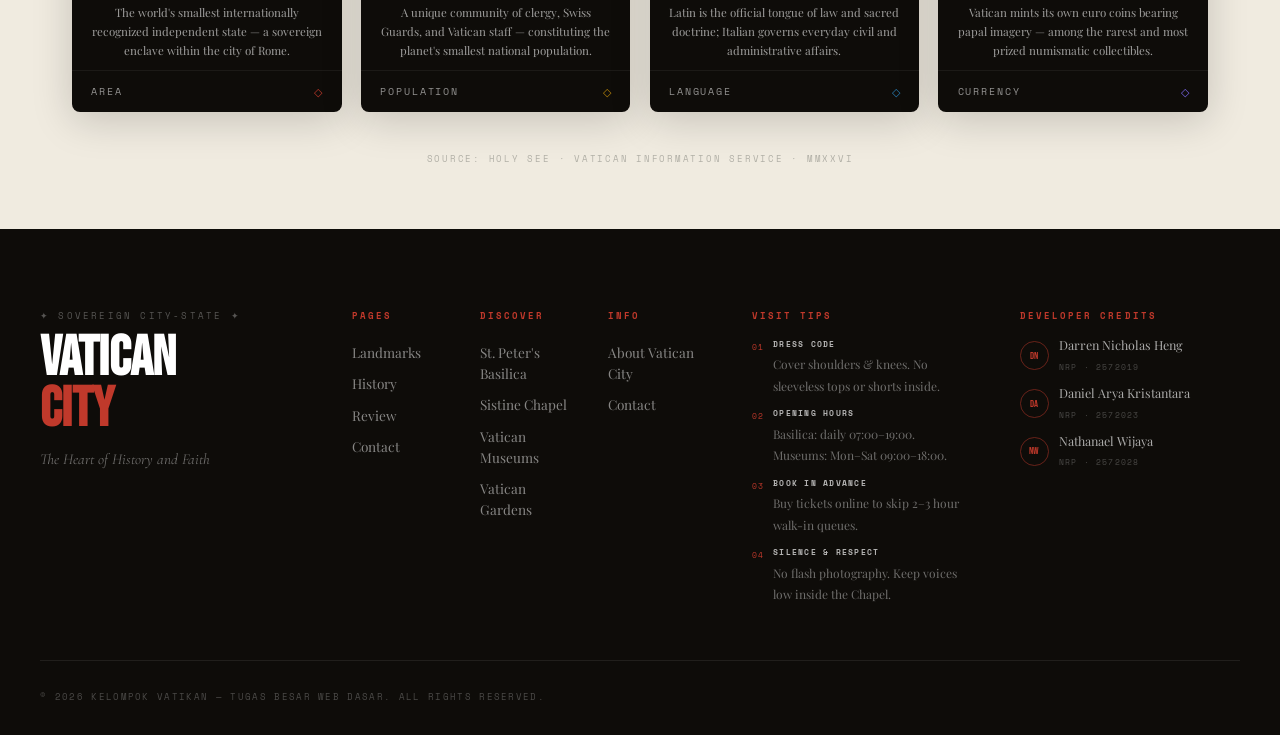
==== commit 50ae9837: "website final (- halaman contact)" ====
--- a/TUBES webdas/index.html
+++ b/TUBES webdas/index.html
@@ -55,35 +55,6 @@
           rgba(10, 8, 5, 0.8) 100%);
     }
 
-    /* Foto kecil di tengah hero */
-    .hero__inset {
-      position: absolute;
-      top: 50%;
-      left: 50%;
-      transform: translate(-50%, -50%);
-      z-index: 2;
-      display: flex;
-      flex-direction: column;
-      align-items: center;
-      gap: 6px;
-    }
-
-    .hero__inset img {
-      width: 150px;
-      aspect-ratio: 3/4;
-      object-fit: cover;
-      border-radius: 4px;
-      box-shadow: 0 0 60px rgba(0, 0, 0, 0.6);
-    }
-
-    .hero__inset-caption {
-      font-family: var(--font-mono);
-      font-size: 0.6rem;
-      letter-spacing: 0.15em;
-      color: rgba(255, 255, 255, 0.5);
-      text-transform: uppercase;
-    }
-
     /* Teks utama di hero */
     .hero__content {
       position: relative;
@@ -96,15 +67,6 @@
       padding: 0 1rem;
     }
 
-    .hero__eyebrow {
-      font-family: var(--font-mono);
-      font-size: 0.6rem;
-      letter-spacing: 0.2em;
-      color: rgba(255, 255, 255, 0.55);
-      text-transform: uppercase;
-      margin-bottom: 0.4rem;
-    }
-
     .hero__title {
       display: flex;
       flex-direction: column;
@@ -119,17 +81,12 @@
     .hero__title-top {
       font-size: 7rem;
       letter-spacing: -0.01em;
-      position: relative;
-      z-index: 5;
       animation: fadeDown 0.9s ease both;
     }
 
     .hero__title-bottom {
       font-size: 7rem;
       letter-spacing: -0.01em;
-      position: relative;
-      z-index: 1;
-      margin-top: 10rem;
       animation: fadeUp 0.9s 0.15s ease both;
     }
 
@@ -140,16 +97,6 @@
       color: var(--white);
       margin-top: 0.6rem;
       animation: fadeIn 1s 0.4s ease both;
-    }
-
-    .hero__anno {
-      font-family: var(--font-mono);
-      font-size: 0.55rem;
-      letter-spacing: 0.25em;
-      color: rgba(255, 255, 255, 0.4);
-      text-transform: uppercase;
-      margin-top: 0.3rem;
-      animation: fadeIn 1s 0.55s ease both;
     }
 
     .hero__cta {
@@ -172,20 +119,6 @@
       color: var(--dark);
     }
 
-    .hero__scroll-hint {
-      position: absolute;
-      bottom: 1.2rem;
-      left: 50%;
-      transform: translateX(-50%);
-      z-index: 4;
-      font-family: var(--font-mono);
-      font-size: 0.5rem;
-      letter-spacing: 0.3em;
-      color: rgba(255, 255, 255, 0.35);
-      text-transform: uppercase;
-      animation: pulse 2s infinite;
-    }
-
     /*CSS Bagian Quick Facts*/
     .facts {
       background: var(--cream);
@@ -430,17 +363,9 @@
         justify-content: flex-end;
       }
 
-      .hero__inset img {
-        width: 38vw;
-      }
-
       .hero__title-top,
       .hero__title-bottom {
         font-size: 4rem;
-      }
-
-      .hero__title-bottom {
-        margin-top: 6rem;
       }
     }
   </style>
@@ -473,23 +398,15 @@
       <img src="assets/Hero_IMG.jpg" alt="Vatican City aerial view" class="hero__photo" />
       <div class="hero__overlay"></div>
     </div>
-    <div class="hero__inset">
-      <img src="assets/Interior of Vatican dome.png" alt="St Peter's Basilica interior dome" />
-      <span class="hero__inset-caption">Fig. 1 — Pantheon Vaticanum</span>
-    </div>
 
     <div class="hero__content">
-      <p class="hero__eyebrow">✦ Sovereign City-State · Est. MCMXXIX ✦</p>
       <h1 class="hero__title">
         <span class="hero__title-top">Vatican</span>
         <span class="hero__title-bottom">City</span>
       </h1>
       <p class="hero__subtitle">The Heart of History and Faith</p>
-      <p class="hero__anno">Anno Domini</p>
       <a href="#facts" class="hero__cta">Explore Now</a>
     </div>
-
-    <div class="hero__scroll-hint">SCROLL</div>
   </section>
   <section class="facts" id="facts">
     <div class="facts__inner">
@@ -519,7 +436,7 @@
 
       <article class="card" style="--accent:#c0392b;">
         <div class="card__arch">
-          <img src="assets/Placeholder_1.jpg" alt="Vatican interior" />
+          <img src="assets/Quick_Facts/size_img.jpg" alt="Vatican interior" />
           <div class="card__img-overlay"></div>
           <div class="card__stat">~0.49<span class="card__unit">km²</span></div>
         </div>
@@ -537,7 +454,7 @@
 
       <article class="card" style="--accent:#b8860b;">
         <div class="card__arch">
-          <img src="assets/Placeholder_2.jpg" alt="Vatican dome interior" />
+          <img src="assets/Quick_Facts/population_img.jpg" />
           <div class="card__img-overlay"></div>
           <div class="card__stat">~800<span class="card__unit">Citizens</span></div>
         </div>
@@ -555,7 +472,7 @@
 
       <article class="card" style="--accent:#2980b9;">
         <div class="card__arch">
-          <img src="assets/Placeholder_3.jpg" alt="Vatican sky" />
+          <img src="assets/Quick_Facts/latin_img.jpg">
           <div class="card__img-overlay"></div>
           <div class="card__stat card__stat--script">Latin<span class="card__unit">&amp; Italian</span></div>
         </div>
@@ -573,7 +490,7 @@
 
       <article class="card" style="--accent:#7b68ee;">
         <div class="card__arch">
-          <img src="assets/Placeholder_4.jpg" alt="Vatican art ceiling" />
+          <img src="assets/Quick_Facts/money_img.jpg" />
           <div class="card__img-overlay"></div>
           <div class="card__stat card__stat--script card__stat--purple">Euro<span class="card__unit">€</span></div>
         </div>
